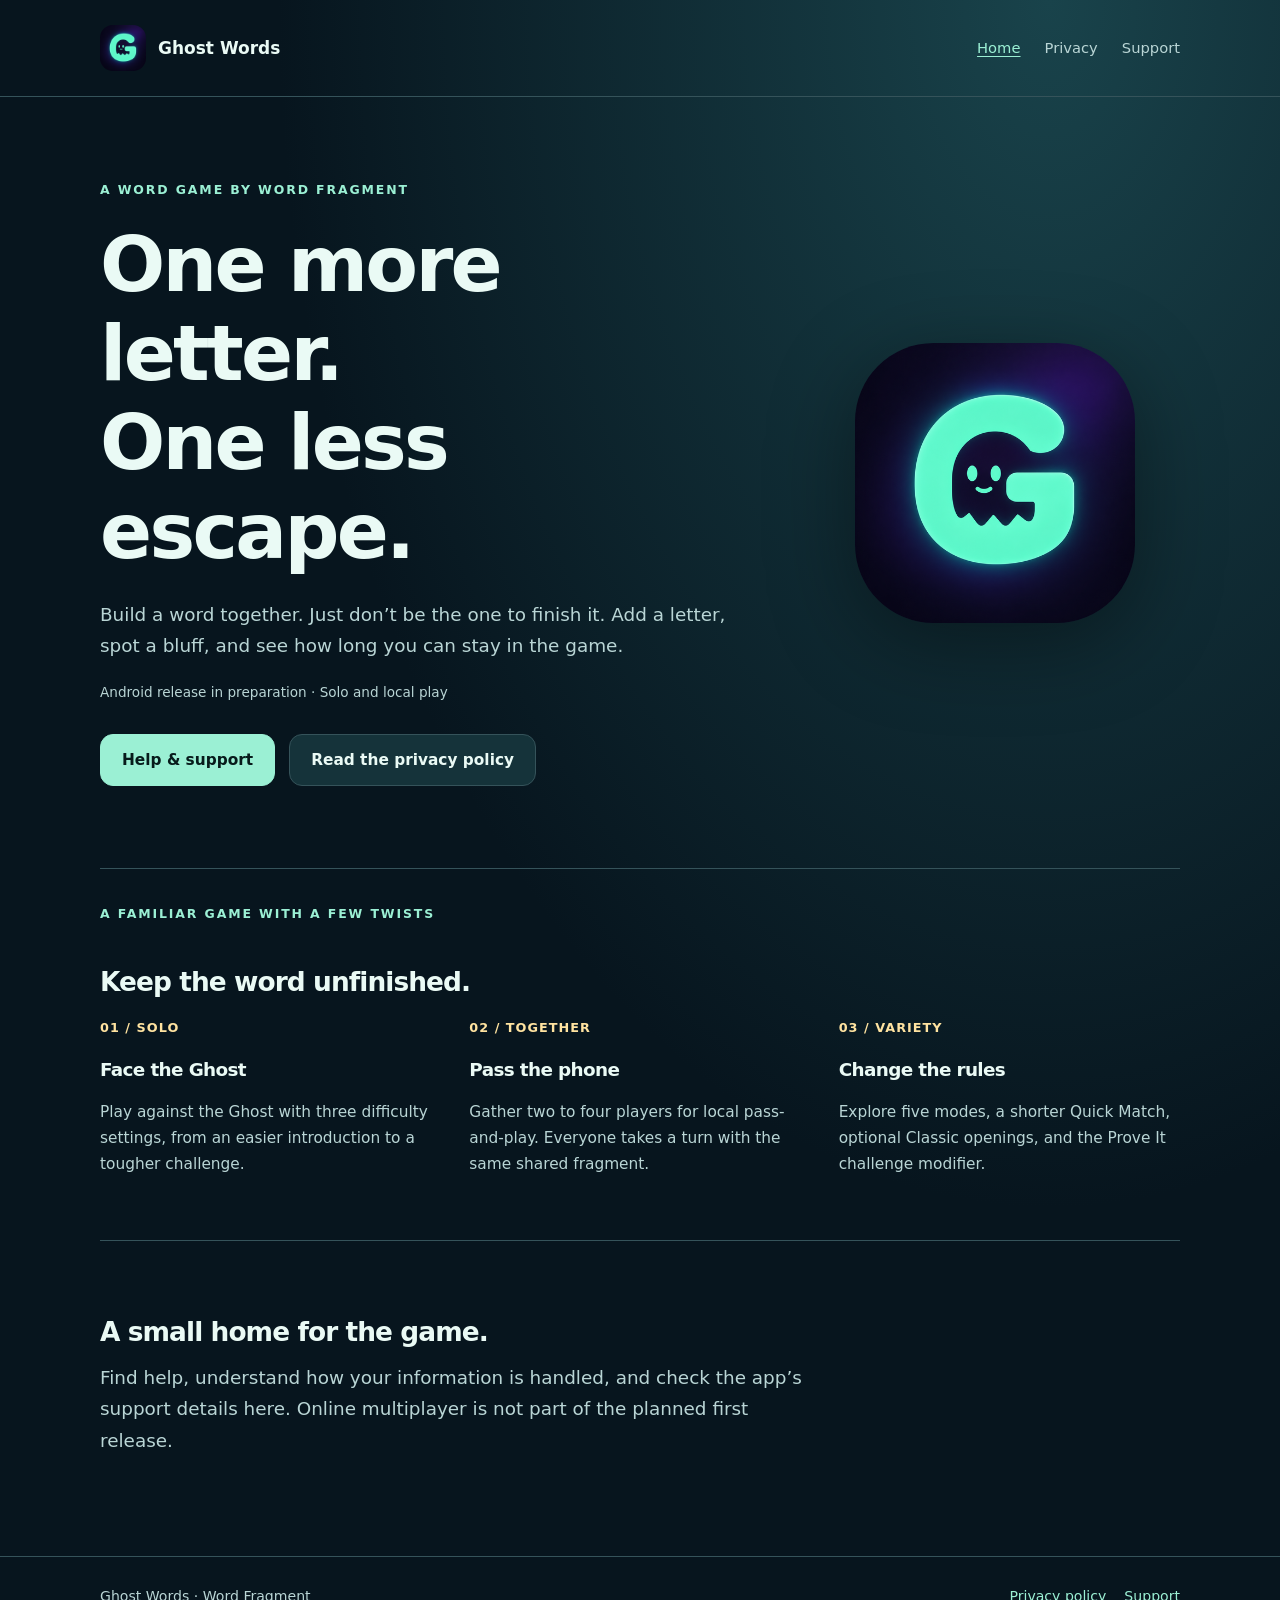
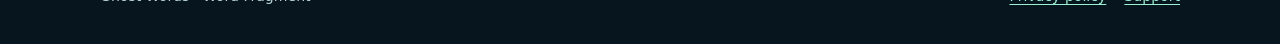
==== index.html @ 145e71e0 "Publish Ghost Words home, privacy draft, and support site" ====
<!doctype html>
<html lang="en"><head><meta charset="utf-8"><meta name="viewport" content="width=device-width, initial-scale=1">
<title>Wordplay with a little suspense · Ghost Words</title><meta name="description" content="Ghost Words by Word Fragment. Learn about the game, find support, and read the privacy policy.">
<meta name="theme-color" content="#07151e"><link rel="canonical" href="https://cphung3.github.io/ghost-words/">
<link rel="icon" href="./assets/favicon.png"><link rel="stylesheet" href="./assets/site.css">
<meta http-equiv="Content-Security-Policy" content="default-src 'self'; img-src 'self'; style-src 'self'; script-src 'none'; object-src 'none'; base-uri 'self'; form-action 'none'">
</head><body><a class="skip" href="#main">Skip to content</a>
<header><div class="wrap header-row"><a class="brand" href="./"><img src="./assets/ghost-words-icon.png" width="46" height="46" alt=""><span>Ghost Words</span></a><nav aria-label="Main navigation"><a href="./" aria-current="page">Home</a><a href="./privacy/">Privacy</a><a href="./support/">Support</a></nav></div></header>
<main id="main" class="wrap"><section class="hero"><div><div class="eyebrow">A word game by Word Fragment</div><h1>One more letter.<br>One less escape.</h1><p class="lead">Build a word together. Just don’t be the one to finish it. Add a letter, spot a bluff, and see how long you can stay in the game.</p><p class="version">Android release in preparation · Solo and local play</p><div class="actions"><a class="button primary" href="support/">Help &amp; support</a><a class="button" href="privacy/">Read the privacy policy</a></div></div><img class="hero-icon" src="assets/ghost-words-icon.png" width="280" height="280" alt="The mint Haunted G mascot for Ghost Words"></section>
<section class="section" aria-labelledby="play"><div class="eyebrow">A familiar game with a few twists</div><h2 id="play">Keep the word unfinished.</h2><div class="features"><div><span class="feature-number">01 / SOLO</span><h3>Face the Ghost</h3><p>Play against the Ghost with three difficulty settings, from an easier introduction to a tougher challenge.</p></div><div><span class="feature-number">02 / TOGETHER</span><h3>Pass the phone</h3><p>Gather two to four players for local pass-and-play. Everyone takes a turn with the same shared fragment.</p></div><div><span class="feature-number">03 / VARIETY</span><h3>Change the rules</h3><p>Explore five modes, a shorter Quick Match, optional Classic openings, and the Prove It challenge modifier.</p></div></div></section>
<section class="section"><h2>A small home for the game.</h2><p class="lead">Find help, understand how your information is handled, and check the app’s support details here. Online multiplayer is not part of the planned first release.</p></section></main>
<footer><div class="wrap footer-row"><span>Ghost Words · Word Fragment</span><span><a href="./privacy/">Privacy policy</a><a href="./support/">Support</a></span></div></footer>
</body></html>
---- assets/site.css ----
:root{color-scheme:dark;--bg:#07151e;--panel:#102932;--ink:#eafaf5;--muted:#b9d5d5;--mint:#9bf0d4;--gold:#ffe3a0;--line:#35535a}
*{box-sizing:border-box}html{scroll-behavior:smooth}body{margin:0;background:radial-gradient(ellipse at 82% 0%,#19434b 0,transparent 52%),var(--bg);color:var(--ink);font:17px/1.7 ui-sans-serif,system-ui,-apple-system,BlinkMacSystemFont,"Segoe UI",sans-serif;min-height:100vh}a{color:var(--mint);text-underline-offset:.22em}a:hover{text-decoration-thickness:2px}a:focus-visible{outline:3px solid var(--gold);outline-offset:5px;border-radius:3px}.wrap{width:min(100% - 40px,1080px);margin:auto}header{padding:25px 0;border-bottom:1px solid var(--line)}.header-row{display:flex;align-items:center;justify-content:space-between;gap:22px}.brand{display:flex;align-items:center;gap:12px;color:var(--ink);font-weight:750;text-decoration:none}.brand img{width:46px;height:46px;border-radius:13px}nav{display:flex;gap:24px;flex-wrap:wrap}nav a{color:var(--muted);font-size:.92rem;text-decoration:none}nav a[aria-current=page]{color:var(--mint);text-decoration:underline}.skip{position:fixed;top:-100px;left:20px;background:var(--ink);color:var(--bg);padding:10px 16px;z-index:10}.skip:focus{top:10px}main{padding:64px 0 80px}.eyebrow{color:var(--mint);font-size:.78rem;font-weight:750;letter-spacing:.15em;text-transform:uppercase}h1,h2,h3{line-height:1.16;letter-spacing:-.035em}h1{font-size:clamp(2.5rem,6vw,4.8rem);margin:20px 0 22px}h2{font-size:1.65rem;margin:42px 0 15px}h3{font-size:1.15rem}p{margin:0 0 20px}.lead{font-size:1.15rem;color:var(--muted);max-width:60ch}.hero{display:grid;grid-template-columns:1.4fr .8fr;align-items:center;gap:65px;padding:18px 0 40px}.hero-icon{width:min(100%,280px);height:auto;border-radius:28%;box-shadow:0 20px 85px #0006;justify-self:center}.actions{display:flex;gap:14px;flex-wrap:wrap;margin-top:30px}.button{display:inline-block;border:1px solid var(--line);border-radius:13px;padding:12px 21px;font-size:.96rem;font-weight:700;text-decoration:none;color:var(--ink);background:#15333a}.button.primary{color:#071b1b;background:var(--mint);border-color:var(--mint)}.section{border-top:1px solid var(--line);padding-top:34px;margin-top:42px}.features{display:grid;grid-template-columns:repeat(3,1fr);gap:28px}.features p{color:var(--muted);font-size:.96rem}.feature-number{color:var(--gold);font-size:.8rem;font-weight:800;letter-spacing:.08em}.article{max-width:760px}.article h1{font-size:clamp(2.3rem,5vw,3.5rem)}.article p,.article li{color:var(--muted)}.article strong{color:var(--ink)}.notice{padding:20px 23px;background:#203439;border:1px solid #6b664b;border-radius:15px;color:var(--gold);margin:25px 0 30px}.notice p:last-child{margin-bottom:0}.notice a{color:var(--gold)}blockquote{margin:24px 0;padding:0 0 0 20px;border-left:3px solid var(--gold);color:var(--muted)}.steps{padding-left:25px}.steps li{padding-left:6px;margin:13px 0}.meta{display:grid;grid-template-columns:160px 1fr;gap:6px 18px;font-size:.95rem;margin:24px 0}.meta dt{color:var(--muted)}.meta dd{margin:0;overflow-wrap:anywhere}.muted{color:var(--muted)}footer{border-top:1px solid var(--line);padding:28px 0 35px;font-size:.88rem;color:var(--muted)}.footer-row{display:flex;justify-content:space-between;gap:18px;flex-wrap:wrap}footer a{margin-left:18px}.version{font-size:.85rem;color:var(--muted)}@media(max-width:650px){.wrap{width:min(100% - 32px,1080px)}header{padding:18px 0}.header-row{align-items:flex-start;flex-direction:column;gap:16px}nav{gap:22px}main{padding-top:37px}.hero{grid-template-columns:1fr;gap:30px;padding-top:0}.hero-icon{width:148px;grid-row:1;justify-self:start;border-radius:30px}.features{grid-template-columns:1fr;gap:14px}.features h3{margin:9px 0}.article{max-width:100%}.meta{grid-template-columns:1fr;gap:3px}.meta dd{margin-bottom:12px}.footer-row{display:block}footer a{display:inline-block;margin:12px 18px 0 0}.notice{padding:17px 18px}h2{font-size:1.45rem}}@media(prefers-reduced-motion:reduce){html{scroll-behavior:auto}}@media print{body{background:white;color:black}.article p,.article li,.muted{color:#222}nav,.skip,.actions{display:none}header,footer{border-color:#aaa}a{color:#174c51}.notice{background:white;color:#222;border-color:#888}}
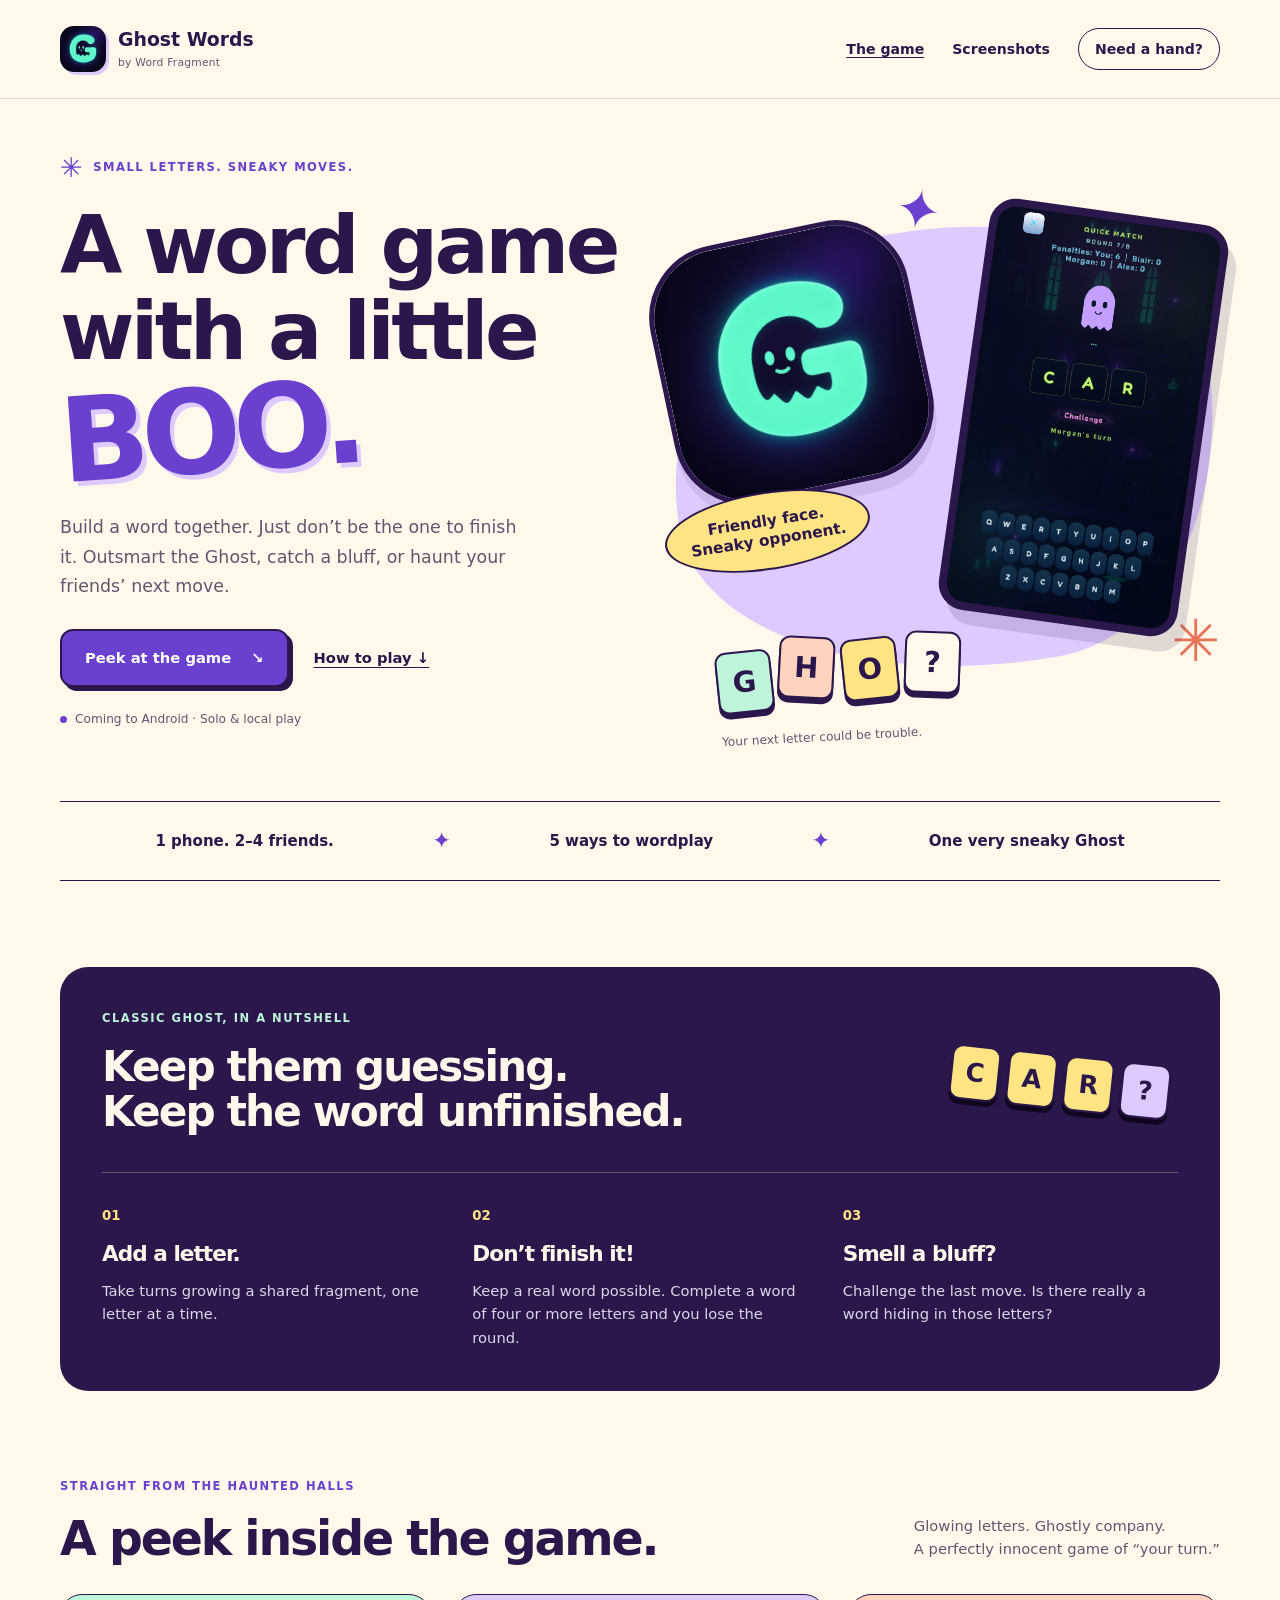
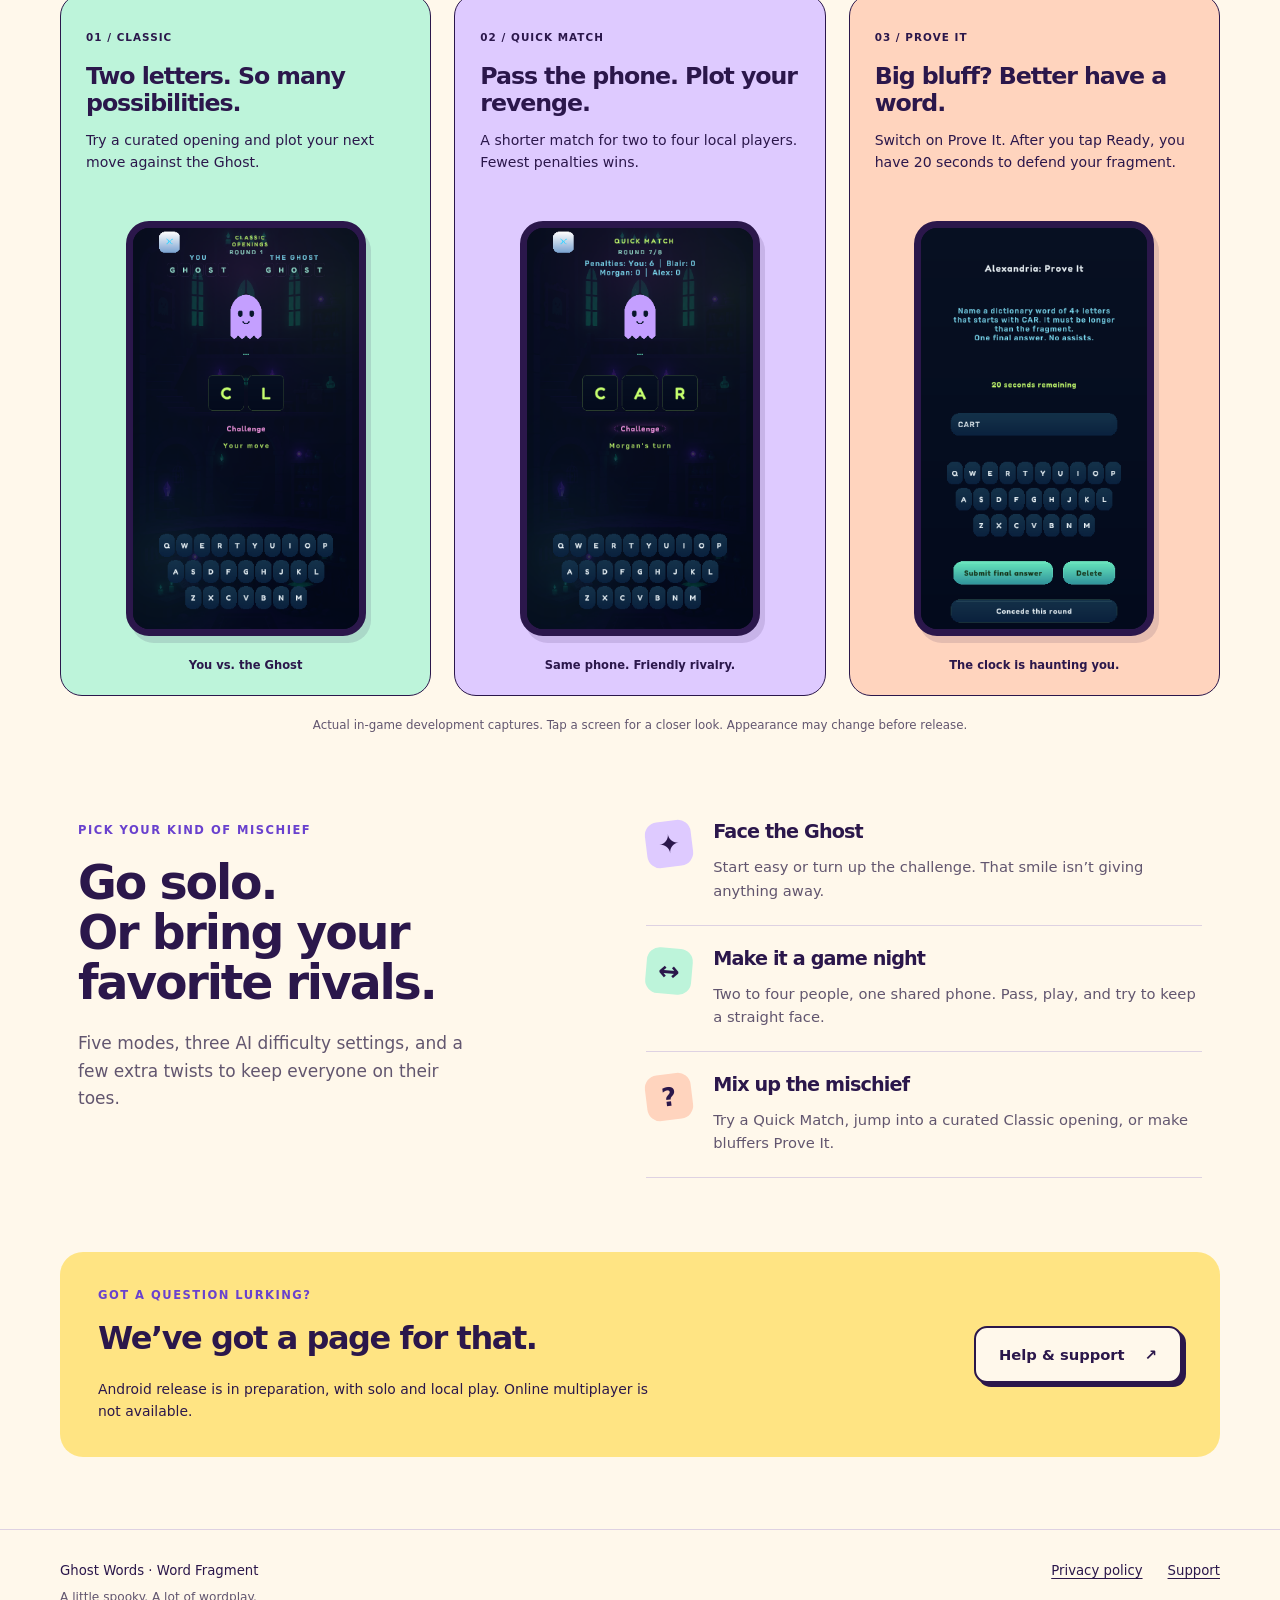
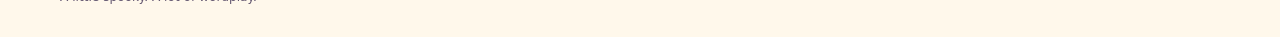
==== commit ccdbadfb: "Give Ghost Words a playful theme and gameplay gallery" ====
--- a/index.html
+++ b/index.html
@@ -1,13 +1,38 @@
 <!doctype html>
 <html lang="en"><head><meta charset="utf-8"><meta name="viewport" content="width=device-width, initial-scale=1">
-<title>Wordplay with a little suspense · Ghost Words</title><meta name="description" content="Ghost Words by Word Fragment. Learn about the game, find support, and read the privacy policy.">
-<meta name="theme-color" content="#07151e"><link rel="canonical" href="https://cphung3.github.io/ghost-words/">
+<title>A word game with a little BOO · Ghost Words</title><meta name="description" content="Small letters. Sneaky moves. Meet Ghost Words, the spooky word game for solo and local play. See real gameplay and learn how to play.">
+<meta name="theme-color" content="#fff8eb"><link rel="canonical" href="https://cphung3.github.io/ghost-words/">
 <link rel="icon" href="./assets/favicon.png"><link rel="stylesheet" href="./assets/site.css">
 <meta http-equiv="Content-Security-Policy" content="default-src 'self'; img-src 'self'; style-src 'self'; script-src 'none'; object-src 'none'; base-uri 'self'; form-action 'none'">
 </head><body><a class="skip" href="#main">Skip to content</a>
-<header><div class="wrap header-row"><a class="brand" href="./"><img src="./assets/ghost-words-icon.png" width="46" height="46" alt=""><span>Ghost Words</span></a><nav aria-label="Main navigation"><a href="./" aria-current="page">Home</a><a href="./privacy/">Privacy</a><a href="./support/">Support</a></nav></div></header>
-<main id="main" class="wrap"><section class="hero"><div><div class="eyebrow">A word game by Word Fragment</div><h1>One more letter.<br>One less escape.</h1><p class="lead">Build a word together. Just don’t be the one to finish it. Add a letter, spot a bluff, and see how long you can stay in the game.</p><p class="version">Android release in preparation · Solo and local play</p><div class="actions"><a class="button primary" href="support/">Help &amp; support</a><a class="button" href="privacy/">Read the privacy policy</a></div></div><img class="hero-icon" src="assets/ghost-words-icon.png" width="280" height="280" alt="The mint Haunted G mascot for Ghost Words"></section>
-<section class="section" aria-labelledby="play"><div class="eyebrow">A familiar game with a few twists</div><h2 id="play">Keep the word unfinished.</h2><div class="features"><div><span class="feature-number">01 / SOLO</span><h3>Face the Ghost</h3><p>Play against the Ghost with three difficulty settings, from an easier introduction to a tougher challenge.</p></div><div><span class="feature-number">02 / TOGETHER</span><h3>Pass the phone</h3><p>Gather two to four players for local pass-and-play. Everyone takes a turn with the same shared fragment.</p></div><div><span class="feature-number">03 / VARIETY</span><h3>Change the rules</h3><p>Explore five modes, a shorter Quick Match, optional Classic openings, and the Prove It challenge modifier.</p></div></div></section>
-<section class="section"><h2>A small home for the game.</h2><p class="lead">Find help, understand how your information is handled, and check the app’s support details here. Online multiplayer is not part of the planned first release.</p></section></main>
-<footer><div class="wrap footer-row"><span>Ghost Words · Word Fragment</span><span><a href="./privacy/">Privacy policy</a><a href="./support/">Support</a></span></div></footer>
+<header><div class="wrap header-row"><a class="brand" href="./"><img src="./assets/ghost-words-icon.png" width="46" height="46" alt=""><span>Ghost Words<span class="brand-byline">by Word Fragment</span></span></a><nav aria-label="Main navigation"><a href="./" aria-current="page">The game</a><a href="./#screenshots">Screenshots</a><a href="./support/">Need a hand?</a></nav></div></header>
+<main id="main" class="wrap"><section class="hero" aria-labelledby="hello">
+<div class="hero-copy"><p class="eyebrow"><span class="little-star" aria-hidden="true">✳</span> Small letters. Sneaky moves.</p>
+<h1 id="hello">A word game<br>with a little<br><span class="boo">BOO.</span></h1>
+<p class="lead">Build a word together. Just don’t be the one to finish it. Outsmart the Ghost, catch a bluff, or haunt your friends’ next move.</p>
+<div class="actions"><a class="button primary" href="#screenshots">Peek at the game <span aria-hidden="true">↘</span></a><a class="text-link" href="#how-to-play">How to play <span aria-hidden="true">↓</span></a></div>
+<p class="version"><span class="status-dot" aria-hidden="true"></span> Coming to Android · Solo &amp; local play</p></div>
+<div class="hero-art"><div class="orbit" aria-hidden="true"></div><span class="spark spark-one" aria-hidden="true">✦</span><span class="spark spark-two" aria-hidden="true">✳</span>
+<img class="hero-icon" src="assets/ghost-words-icon.png" width="512" height="512" alt="The smiling mint Haunted G mascot">
+<span class="sticker">Friendly face.<br>Sneaky opponent.</span>
+<a class="hero-phone" href="assets/screenshots/quick-match.png" aria-label="View full Quick Match gameplay screenshot"><img src="assets/screenshots/quick-match.png" width="320" height="568" fetchpriority="high" alt="Quick Match gameplay with the fragment CAR and four local players"></a>
+<div class="floating-tiles" aria-label="G, H, O, and a blank letter tile"><span>G</span><span>H</span><span>O</span><span>?</span></div>
+<span class="art-note">Your next letter could be trouble.</span></div></section>
+
+<div class="play-strip" aria-label="Game features"><span>1 phone. 2–4 friends.</span><span aria-hidden="true">✦</span><span>5 ways to wordplay</span><span aria-hidden="true">✦</span><span>One very sneaky Ghost</span></div>
+
+<section class="rules section" id="how-to-play" aria-labelledby="rules-title"><div class="rules-heading"><div><p class="eyebrow">Classic Ghost, in a nutshell</p><h2 id="rules-title">Keep them guessing.<br>Keep the word unfinished.</h2></div><div class="example-tiles" aria-label="Example fragment: C A R, followed by an unknown next letter"><span>C</span><span>A</span><span>R</span><span>?</span></div></div>
+<ol class="rule-steps"><li><span class="step-number">01</span><h3>Add a letter.</h3><p>Take turns growing a shared fragment, one letter at a time.</p></li><li><span class="step-number">02</span><h3>Don’t finish it!</h3><p>Keep a real word possible. Complete a word of four or more letters and you lose the round.</p></li><li><span class="step-number">03</span><h3>Smell a bluff?</h3><p>Challenge the last move. Is there really a word hiding in those letters?</p></li></ol></section>
+
+<section class="section screenshots" id="screenshots" aria-labelledby="screenshots-title"><div class="section-heading"><div><p class="eyebrow">Straight from the haunted halls</p><h2 id="screenshots-title">A peek inside the game.</h2></div><p>Glowing letters. Ghostly company.<br>A perfectly innocent game of “your turn.”</p></div>
+<div class="screenshot-grid">
+<figure class="shot shot-mint"><figcaption><span class="shot-label">01 / CLASSIC</span><h3>Two letters. So many possibilities.</h3><p>Try a curated opening and plot your next move against the Ghost.</p></figcaption><a class="screen-link" href="assets/screenshots/classic.png" aria-label="View full Classic gameplay screenshot"><img src="assets/screenshots/classic.png" width="320" height="568" loading="lazy" decoding="async" alt="Classic gameplay in the haunted hall, starting with CL and a Challenge button"></a><span class="shot-note">You vs. the Ghost</span></figure>
+<figure class="shot shot-lilac"><figcaption><span class="shot-label">02 / QUICK MATCH</span><h3>Pass the phone. Plot your revenge.</h3><p>A shorter match for two to four local players. Fewest penalties wins.</p></figcaption><a class="screen-link" href="assets/screenshots/quick-match.png" aria-label="View full local Quick Match screenshot"><img src="assets/screenshots/quick-match.png" width="320" height="568" loading="lazy" decoding="async" alt="Four-player local Quick Match showing CAR, player penalties, and Morgan’s turn"></a><span class="shot-note">Same phone. Friendly rivalry.</span></figure>
+<figure class="shot shot-peach"><figcaption><span class="shot-label">03 / PROVE IT</span><h3>Big bluff? Better have a word.</h3><p>Switch on Prove It. After you tap Ready, you have 20 seconds to defend your fragment.</p></figcaption><a class="screen-link" href="assets/screenshots/prove-it.png" aria-label="View full Prove It challenge screenshot"><img src="assets/screenshots/prove-it.png" width="320" height="568" loading="lazy" decoding="async" alt="Prove It defense with 20 seconds remaining, CART entered, and Submit final answer button"></a><span class="shot-note">The clock is haunting you.</span></figure>
+</div><p class="gallery-note">Actual in-game development captures. Tap a screen for a closer look. Appearance may change before release.</p></section>
+
+<section class="section ways" aria-labelledby="ways-title"><div><p class="eyebrow">Pick your kind of mischief</p><h2 id="ways-title">Go solo. <br>Or bring your <br>favorite rivals.</h2><p>Five modes, three AI difficulty settings, and a few extra twists to keep everyone on their toes.</p></div><div class="ways-list"><div><span aria-hidden="true">✦</span><div><h3>Face the Ghost</h3><p>Start easy or turn up the challenge. That smile isn’t giving anything away.</p></div></div><div><span aria-hidden="true">↔</span><div><h3>Make it a game night</h3><p>Two to four people, one shared phone. Pass, play, and try to keep a straight face.</p></div></div><div><span aria-hidden="true">?</span><div><h3>Mix up the mischief</h3><p>Try a Quick Match, jump into a curated Classic opening, or make bluffers Prove It.</p></div></div></div></section>
+
+<aside class="help-banner"><div><p class="eyebrow">Got a question lurking?</p><h2>We’ve got a page for that.</h2><p>Android release is in preparation, with solo and local play. Online multiplayer is not available.</p></div><a class="button" href="support/">Help &amp; support <span aria-hidden="true">↗</span></a></aside></main>
+<footer><div class="wrap footer-row"><span>Ghost Words · Word Fragment<span class="footer-note">A little spooky. A lot of wordplay.</span></span><span><a href="./privacy/">Privacy policy</a><a href="./support/">Support</a></span></div></footer>
 </body></html>
--- a/assets/site.css
+++ b/assets/site.css
@@ -1,2 +1,214 @@
-:root{color-scheme:dark;--bg:#07151e;--panel:#102932;--ink:#eafaf5;--muted:#b9d5d5;--mint:#9bf0d4;--gold:#ffe3a0;--line:#35535a}
-*{box-sizing:border-box}html{scroll-behavior:smooth}body{margin:0;background:radial-gradient(ellipse at 82% 0%,#19434b 0,transparent 52%),var(--bg);color:var(--ink);font:17px/1.7 ui-sans-serif,system-ui,-apple-system,BlinkMacSystemFont,"Segoe UI",sans-serif;min-height:100vh}a{color:var(--mint);text-underline-offset:.22em}a:hover{text-decoration-thickness:2px}a:focus-visible{outline:3px solid var(--gold);outline-offset:5px;border-radius:3px}.wrap{width:min(100% - 40px,1080px);margin:auto}header{padding:25px 0;border-bottom:1px solid var(--line)}.header-row{display:flex;align-items:center;justify-content:space-between;gap:22px}.brand{display:flex;align-items:center;gap:12px;color:var(--ink);font-weight:750;text-decoration:none}.brand img{width:46px;height:46px;border-radius:13px}nav{display:flex;gap:24px;flex-wrap:wrap}nav a{color:var(--muted);font-size:.92rem;text-decoration:none}nav a[aria-current=page]{color:var(--mint);text-decoration:underline}.skip{position:fixed;top:-100px;left:20px;background:var(--ink);color:var(--bg);padding:10px 16px;z-index:10}.skip:focus{top:10px}main{padding:64px 0 80px}.eyebrow{color:var(--mint);font-size:.78rem;font-weight:750;letter-spacing:.15em;text-transform:uppercase}h1,h2,h3{line-height:1.16;letter-spacing:-.035em}h1{font-size:clamp(2.5rem,6vw,4.8rem);margin:20px 0 22px}h2{font-size:1.65rem;margin:42px 0 15px}h3{font-size:1.15rem}p{margin:0 0 20px}.lead{font-size:1.15rem;color:var(--muted);max-width:60ch}.hero{display:grid;grid-template-columns:1.4fr .8fr;align-items:center;gap:65px;padding:18px 0 40px}.hero-icon{width:min(100%,280px);height:auto;border-radius:28%;box-shadow:0 20px 85px #0006;justify-self:center}.actions{display:flex;gap:14px;flex-wrap:wrap;margin-top:30px}.button{display:inline-block;border:1px solid var(--line);border-radius:13px;padding:12px 21px;font-size:.96rem;font-weight:700;text-decoration:none;color:var(--ink);background:#15333a}.button.primary{color:#071b1b;background:var(--mint);border-color:var(--mint)}.section{border-top:1px solid var(--line);padding-top:34px;margin-top:42px}.features{display:grid;grid-template-columns:repeat(3,1fr);gap:28px}.features p{color:var(--muted);font-size:.96rem}.feature-number{color:var(--gold);font-size:.8rem;font-weight:800;letter-spacing:.08em}.article{max-width:760px}.article h1{font-size:clamp(2.3rem,5vw,3.5rem)}.article p,.article li{color:var(--muted)}.article strong{color:var(--ink)}.notice{padding:20px 23px;background:#203439;border:1px solid #6b664b;border-radius:15px;color:var(--gold);margin:25px 0 30px}.notice p:last-child{margin-bottom:0}.notice a{color:var(--gold)}blockquote{margin:24px 0;padding:0 0 0 20px;border-left:3px solid var(--gold);color:var(--muted)}.steps{padding-left:25px}.steps li{padding-left:6px;margin:13px 0}.meta{display:grid;grid-template-columns:160px 1fr;gap:6px 18px;font-size:.95rem;margin:24px 0}.meta dt{color:var(--muted)}.meta dd{margin:0;overflow-wrap:anywhere}.muted{color:var(--muted)}footer{border-top:1px solid var(--line);padding:28px 0 35px;font-size:.88rem;color:var(--muted)}.footer-row{display:flex;justify-content:space-between;gap:18px;flex-wrap:wrap}footer a{margin-left:18px}.version{font-size:.85rem;color:var(--muted)}@media(max-width:650px){.wrap{width:min(100% - 32px,1080px)}header{padding:18px 0}.header-row{align-items:flex-start;flex-direction:column;gap:16px}nav{gap:22px}main{padding-top:37px}.hero{grid-template-columns:1fr;gap:30px;padding-top:0}.hero-icon{width:148px;grid-row:1;justify-self:start;border-radius:30px}.features{grid-template-columns:1fr;gap:14px}.features h3{margin:9px 0}.article{max-width:100%}.meta{grid-template-columns:1fr;gap:3px}.meta dd{margin-bottom:12px}.footer-row{display:block}footer a{display:inline-block;margin:12px 18px 0 0}.notice{padding:17px 18px}h2{font-size:1.45rem}}@media(prefers-reduced-motion:reduce){html{scroll-behavior:auto}}@media print{body{background:white;color:black}.article p,.article li,.muted{color:#222}nav,.skip,.actions{display:none}header,footer{border-color:#aaa}a{color:#174c51}.notice{background:white;color:#222;border-color:#888}}
+:root {
+  color-scheme: light;
+  --paper: #fff8eb;
+  --ink: #2b174b;
+  --muted: #62566f;
+  --purple: #6941ce;
+  --mint: #bdf4da;
+  --lilac: #decaff;
+  --peach: #ffd4be;
+  --yellow: #ffe483;
+  --line: #ded2e2;
+}
+* { box-sizing: border-box; }
+html { scroll-behavior: smooth; scroll-padding-top: 24px; }
+body { margin: 0; background: var(--paper); color: var(--ink); font: 17px/1.6 "Trebuchet MS", ui-sans-serif, system-ui, sans-serif; }
+a { color: var(--purple); text-underline-offset: .24em; }
+a:hover { text-decoration-thickness: 2px; }
+a:focus-visible { outline: 3px solid var(--purple); outline-offset: 6px; border-radius: 4px; }
+.wrap { width: min(100% - 64px, 1160px); margin-inline: auto; }
+header { padding: 26px 0; border-bottom: 1px solid var(--line); }
+.header-row, .brand, nav, .footer-row { display: flex; align-items: center; }
+.header-row, .footer-row { justify-content: space-between; gap: 24px; }
+.brand { gap: 12px; color: var(--ink); font-size: 1.18rem; font-weight: 800; line-height: 1.15; text-decoration: none; }
+.brand img { border-radius: 14px; box-shadow: 3px 3px 0 var(--lilac); }
+.brand-byline { display: block; margin-top: 6px; font-size: .67rem; color: var(--muted); font-weight: 400; letter-spacing: .02em; }
+nav { gap: 28px; flex-wrap: wrap; }
+nav a { color: var(--ink); font-size: .88rem; font-weight: 700; text-decoration: none; }
+nav a:hover, nav a[aria-current=page] { text-decoration: underline; }
+nav a:last-child { padding: 9px 16px; border: 1.5px solid var(--ink); border-radius: 100px; }
+.skip { position: fixed; top: -100px; left: 20px; background: var(--ink); color: white; padding: 10px 16px; z-index: 10; }
+.skip:focus { top: 10px; }
+main { padding: 55px 0 72px; }
+h1, h2, h3 { line-height: 1.06; letter-spacing: -.045em; }
+h1, h2 { font-weight: 900; }
+h1 { font-size: clamp(3.3rem, 6.3vw, 5.5rem); margin: 22px 0; }
+h2 { font-size: clamp(2rem, 3.7vw, 3.1rem); margin: 12px 0 22px; }
+h3 { font-size: 1.35rem; line-height: 1.15; margin: 14px 0 12px; }
+p { margin: 0 0 18px; }
+.eyebrow { font-size: .72rem; font-weight: 800; letter-spacing: .13em; text-transform: uppercase; color: var(--purple); }
+.hero { display: grid; grid-template-columns: 1fr 1fr; gap: 40px; align-items: center; padding-bottom: 54px; }
+.hero-copy { position: relative; z-index: 1; }
+.hero .eyebrow { display: flex; align-items: center; gap: 9px; }
+.little-star { font-size: 1.7rem; line-height: 1; color: var(--purple); }
+.boo { display: inline-block; font-size: 1.45em; line-height: 1; color: var(--purple); transform: rotate(-4deg); text-shadow: 4px 5px 0 var(--lilac); letter-spacing: -.065em; }
+.lead { font-size: 1.09rem; color: var(--muted); max-width: 43ch; line-height: 1.7; }
+.actions { display: flex; align-items: center; gap: 25px; flex-wrap: wrap; margin: 27px 0 23px; }
+.button { display: inline-flex; justify-content: center; align-items: center; gap: 20px; padding: 15px 23px; border: 2px solid var(--ink); border-radius: 13px; background: var(--paper); color: var(--ink); font-size: .92rem; font-weight: 800; text-decoration: none; box-shadow: 4px 4px 0 var(--ink); transition: transform .15s, box-shadow .15s; }
+.button:hover { transform: translate(2px, 2px); box-shadow: 2px 2px 0 var(--ink); }
+.button.primary { background: var(--purple); color: white; }
+.text-link { color: var(--ink); font-weight: 700; font-size: .92rem; }
+.version { display: flex; align-items: center; gap: 8px; font-size: .76rem; color: var(--muted); }
+.status-dot { width: 7px; height: 7px; border-radius: 50%; background: var(--purple); }
+.hero-art { height: 535px; position: relative; min-width: 0; }
+.orbit { position: absolute; inset: 45px 0 45px 10px; background: var(--lilac); border-radius: 47% 53% 36% 64% / 57% 38% 62% 43%; transform: rotate(-10deg); }
+.hero-icon { position: absolute; width: 47%; height: auto; top: 48px; left: 0; border-radius: 28%; border: 5px solid var(--ink); transform: rotate(-12deg); box-shadow: 0 13px 0 #2b174b15; }
+.hero-phone { position: absolute; width: 43%; top: 27px; right: 16px; transform: rotate(8deg); border: 8px solid var(--ink); border-radius: 27px; background: #080f21; box-shadow: 10px 14px 0 #2b174b24; overflow: hidden; transition: transform .2s; }
+.hero-phone:hover { transform: rotate(4deg); }
+.hero-phone img { display: block; width: 100%; height: auto; }
+.sticker { position: absolute; top: 309px; left: 4px; padding: 18px 23px; border: 2px solid var(--ink); border-radius: 50%; background: var(--yellow); font-weight: 800; font-size: .96rem; line-height: 1.25; text-align: center; transform: rotate(-9deg); }
+.spark { position: absolute; color: var(--purple); line-height: 1; }
+.spark-one { top: 0; left: 42%; font-size: 55px; transform: rotate(12deg); }
+.spark-two { bottom: 48px; right: 0; color: #e87357; font-size: 58px; }
+.floating-tiles { position: absolute; display: flex; gap: 7px; bottom: 15px; left: 10%; transform: rotate(-6deg); }
+.floating-tiles span, .example-tiles span { display: grid; place-items: center; border: 2px solid var(--ink); border-radius: 11px; background: var(--mint); color: var(--ink); width: 56px; height: 62px; font-size: 1.8rem; font-weight: 900; box-shadow: 0 5px 0 var(--ink); }
+.floating-tiles span:nth-child(2) { background: var(--peach); transform: translateY(-8px) rotate(9deg); }
+.floating-tiles span:nth-child(3) { background: var(--yellow); }
+.floating-tiles span:last-child { background: var(--paper); transform: rotate(8deg); }
+.art-note { position: absolute; bottom: -29px; left: 11%; color: var(--muted); font-size: .76rem; transform: rotate(-3deg); }
+.play-strip { display: flex; align-items: center; justify-content: space-evenly; flex-wrap: wrap; gap: 15px; border-block: 1.5px solid var(--ink); padding: 21px 12px; font-weight: 800; font-size: .94rem; }
+.play-strip > span:nth-child(even) { color: var(--purple); font-size: 1.4rem; }
+.section { margin-top: 86px; scroll-margin-top: 28px; }
+.rules { border-radius: 28px; background: var(--ink); color: var(--paper); padding: 42px; }
+.rules a:focus-visible { outline-color: var(--yellow); }
+.rules .eyebrow { color: var(--mint); }
+.rules-heading { display: flex; align-items: center; justify-content: space-between; gap: 25px; }
+.rules h2 { font-size: clamp(1.9rem, 3.3vw, 2.7rem); }
+.example-tiles { display: flex; gap: 8px; transform: rotate(6deg); padding-right: 8px; }
+.example-tiles span { width: 49px; height: 55px; font-size: 1.6rem; background: var(--yellow); box-shadow: 0 5px 0 #100620; }
+.example-tiles span:last-child { background: var(--lilac); }
+.rule-steps { display: grid; grid-template-columns: repeat(3, 1fr); list-style: none; padding: 28px 0 0; margin: 15px 0 0; border-top: 1px solid #655379; gap: 35px; }
+.step-number { color: var(--yellow); font-size: .83rem; font-weight: 800; }
+.rule-steps p { color: #dfd4ec; font-size: .92rem; margin-bottom: 0; }
+.section-heading { display: flex; justify-content: space-between; align-items: end; gap: 30px; margin-bottom: 30px; }
+.section-heading h2 { margin-bottom: 0; }
+.section-heading > p { color: var(--muted); font-size: .92rem; margin-bottom: 3px; }
+.screenshot-grid { display: grid; grid-template-columns: repeat(3, minmax(0, 1fr)); gap: 23px; }
+.shot { margin: 0; padding: 27px 25px 21px; border: 1.5px solid var(--ink); border-radius: 22px; }
+.shot-mint { background: var(--mint); }
+.shot-lilac { background: var(--lilac); }
+.shot-peach { background: var(--peach); }
+.shot-label { font-size: .65rem; font-weight: 900; letter-spacing: .1em; }
+.shot h3 { font-size: 1.48rem; min-height: 3.4rem; }
+.shot p { font-size: .88rem; line-height: 1.55; min-height: 4.2rem; }
+.screen-link { display: block; width: min(100%, 240px); margin: 24px auto 20px; border: 7px solid var(--ink); border-radius: 23px; overflow: hidden; background: #080f21; box-shadow: 5px 7px 0 #2b174b20; transition: transform .2s; }
+.screen-link:hover { transform: translateY(-5px); }
+.screen-link img { display: block; width: 100%; height: auto; }
+.shot-note { display: block; text-align: center; font-size: .72rem; font-weight: 800; }
+.gallery-note { margin-top: 20px; font-size: .74rem; color: var(--muted); text-align: center; }
+.ways { display: grid; grid-template-columns: 1fr 1.15fr; gap: 85px; padding: 0 18px; }
+.ways > div > p:last-child { color: var(--muted); max-width: 36ch; }
+.ways-list > div { display: flex; align-items: flex-start; gap: 21px; padding: 22px 0; border-bottom: 1px solid var(--line); }
+.ways-list > div:first-child { padding-top: 0; }
+.ways-list > div > span { display: grid; place-items: center; flex-shrink: 0; width: 46px; height: 46px; font-weight: 800; font-size: 1.6rem; border-radius: 13px; background: var(--lilac); transform: rotate(-7deg); }
+.ways-list > div:nth-child(2) > span { background: var(--mint); transform: rotate(5deg); }
+.ways-list > div:nth-child(3) > span { background: var(--peach); }
+.ways-list h3 { margin-top: 0; font-size: 1.2rem; }
+.ways-list p { color: var(--muted); font-size: .92rem; margin-bottom: 0; }
+.help-banner { display: flex; align-items: center; justify-content: space-between; gap: 36px; background: var(--yellow); border-radius: 23px; padding: 34px 38px; margin-top: 74px; }
+.help-banner h2 { font-size: 2rem; }
+.help-banner p:last-child { font-size: .87rem; max-width: 64ch; margin-bottom: 0; }
+.help-banner .button { flex-shrink: 0; }
+.article { max-width: 780px; margin-inline: auto; padding-bottom: 20px; overflow-wrap: anywhere; }
+.article h1 { font-size: clamp(2.7rem, 5vw, 4rem); margin: 20px 0 28px; }
+.article h2 { font-size: 1.65rem; line-height: 1.2; margin: 40px 0 16px; }
+.article p, .article li { color: var(--muted); }
+.article strong { color: var(--ink); }
+.article .lead { max-width: 100%; }
+.notice { padding: 22px 25px; background: var(--yellow); border: 1.5px solid var(--ink); border-radius: 17px; margin: 27px 0 34px; }
+.notice p { color: var(--ink); margin: 9px 0 0; }
+blockquote { margin: 24px 0; padding: 4px 0 4px 22px; border-left: 4px solid var(--purple); }
+blockquote p:last-child { margin-bottom: 0; }
+.steps { padding-left: 24px; }
+.steps li { padding-left: 5px; margin: 14px 0; }
+footer { border-top: 1px solid var(--line); padding: 30px 0; font-size: .83rem; }
+.footer-row { align-items: flex-start; }
+.footer-note { display: block; margin-top: 7px; font-size: .76rem; color: var(--muted); }
+footer a { color: var(--ink); margin-left: 25px; }
+@media (max-width: 1000px) {
+  .hero { gap: 16px; }
+  .hero-art { height: 490px; }
+  .hero-phone { top: 60px; width: 46%; }
+  .hero-icon { top: 70px; }
+  .sticker { top: 280px; font-size: .83rem; padding: 14px; }
+  .floating-tiles { bottom: 22px; left: 4%; }
+  .spark-two { bottom: 4px; }
+  .shot { padding: 23px 18px 20px; }
+  .shot h3 { min-height: 5.1rem; }
+  .shot p { min-height: 6.8rem; }
+  .ways { gap: 40px; }
+}
+@media (max-width: 760px) {
+  .wrap { width: min(100% - 40px, 600px); }
+  header { padding: 19px 0; }
+  .header-row { flex-wrap: wrap; gap: 23px; }
+  nav { width: 100%; justify-content: space-between; gap: 14px; }
+  nav a { font-size: .8rem; }
+  nav a:last-child { padding: 7px 12px; }
+  main { padding-top: 35px; }
+  .hero { grid-template-columns: 1fr; gap: 0; padding-bottom: 49px; }
+  h1 { font-size: clamp(3.3rem, 10vw, 4.5rem); }
+  .hero .lead { max-width: 45ch; }
+  .hero-art { width: min(100%, 440px); height: 465px; justify-self: center; margin-top: 10px; }
+  .hero-phone { width: 43%; top: 32px; right: 27px; }
+  .hero-icon { width: 45%; top: 60px; left: 8px; }
+  .orbit { inset: 45px 10px 30px 0; }
+  .sticker { top: 272px; left: 5px; }
+  .floating-tiles { bottom: 10px; left: 10%; }
+  .art-note { bottom: -22px; left: 13%; }
+  .spark-one { left: 44%; }
+  .spark-two { right: 8px; bottom: 12px; }
+  .play-strip { padding: 18px 10px; gap: 8px 16px; font-size: .78rem; }
+  .play-strip > span:nth-child(even) { font-size: 1rem; }
+  .section { margin-top: 58px; }
+  .rules { padding: 28px; }
+  .rules-heading { flex-direction: column; align-items: flex-start; gap: 8px; }
+  .example-tiles { margin: 5px 0 20px; transform: rotate(-4deg); }
+  .rule-steps { grid-template-columns: 1fr; gap: 26px; padding-top: 25px; }
+  .rule-steps h3 { margin-top: 7px; }
+  .section-heading { display: block; }
+  .section-heading > p { margin-top: 18px; }
+  .screenshot-grid { grid-template-columns: 1fr; gap: 24px; }
+  .shot { padding: 27px; }
+  .shot h3, .shot p { min-height: 0; }
+  .shot h3 { font-size: 1.6rem; }
+  .screen-link { width: min(85%, 260px); }
+  .ways { grid-template-columns: 1fr; gap: 22px; padding: 0; }
+  .ways h2 br { display: none; }
+  .ways h2 { max-width: 15ch; }
+  .help-banner { flex-direction: column; align-items: flex-start; padding: 27px; gap: 23px; margin-top: 48px; }
+  .footer-row { flex-wrap: wrap; }
+  footer a { margin: 0 23px 0 0; }
+  .article h2 { font-size: 1.5rem; }
+}
+@media (max-width: 380px) {
+  .wrap { width: calc(100% - 32px); }
+  .actions { gap: 22px; }
+  .hero-art { height: 395px; }
+  .hero-phone { right: 13px; border-width: 6px; border-radius: 21px; }
+  .hero-icon { left: 0; top: 49px; border-width: 4px; }
+  .sticker { top: 220px; font-size: .73rem; }
+  .floating-tiles { left: 7%; }
+  .floating-tiles span { width: 43px; height: 49px; font-size: 1.4rem; }
+  .spark { font-size: 40px; }
+  .spark-two { bottom: 52px; right: -3px; }
+  .art-note { font-size: .66rem; }
+  .play-strip > span:nth-child(even) { display: none; }
+  .rules, .shot { padding: 23px; }
+  .gallery-note { font-size: .7rem; }
+}
+@media (prefers-reduced-motion: reduce) {
+  html { scroll-behavior: auto; }
+  *, *::before, *::after { transition: none !important; }
+}
+@media print {
+  body { background: white; color: black; }
+  nav, .skip, .actions, .hero-art { display: none; }
+  .article p, .article li, .lead { color: #222; }
+  a { color: #342052; }
+  .notice { background: white; border-color: #444; }
+  .hero { display: block; }
+  .rules { background: white; color: black; border: 1px solid; }
+  .rule-steps p { color: #222; }
+  .shot, .rules { break-inside: avoid; }
+}
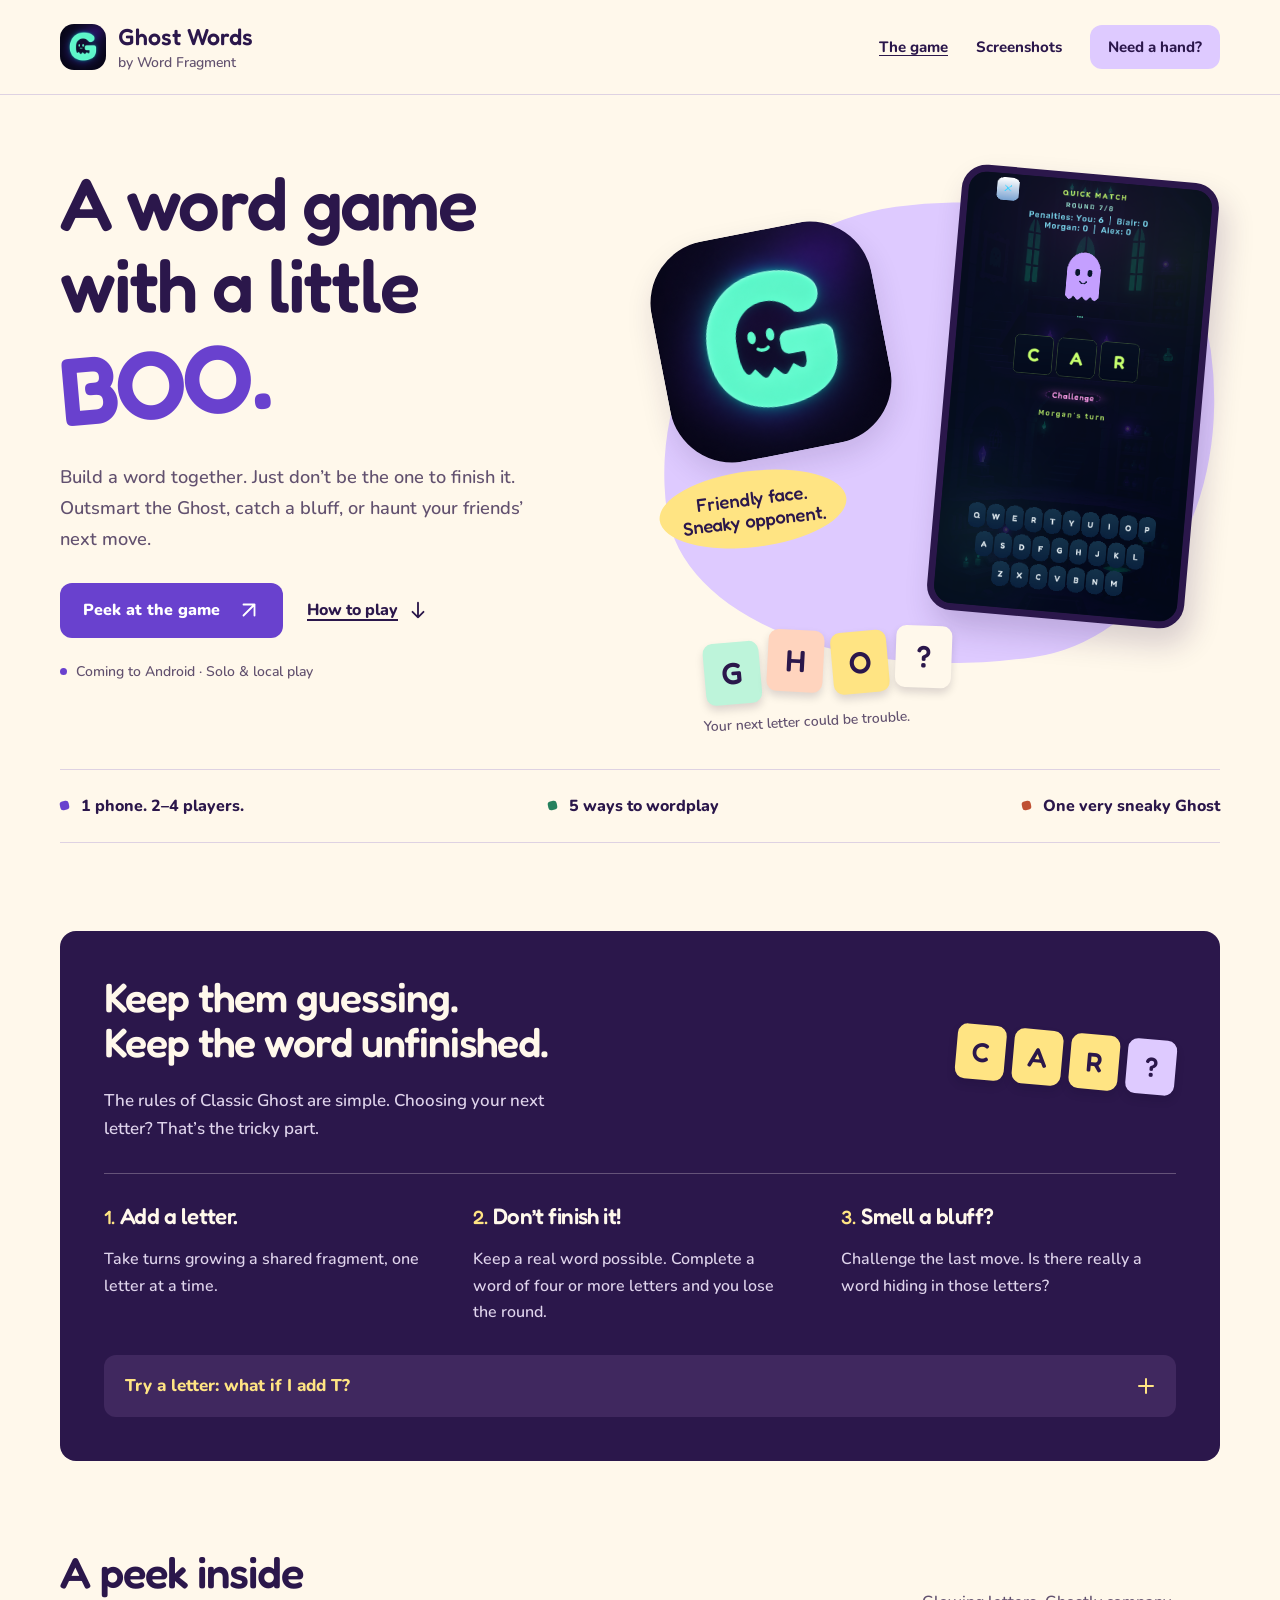
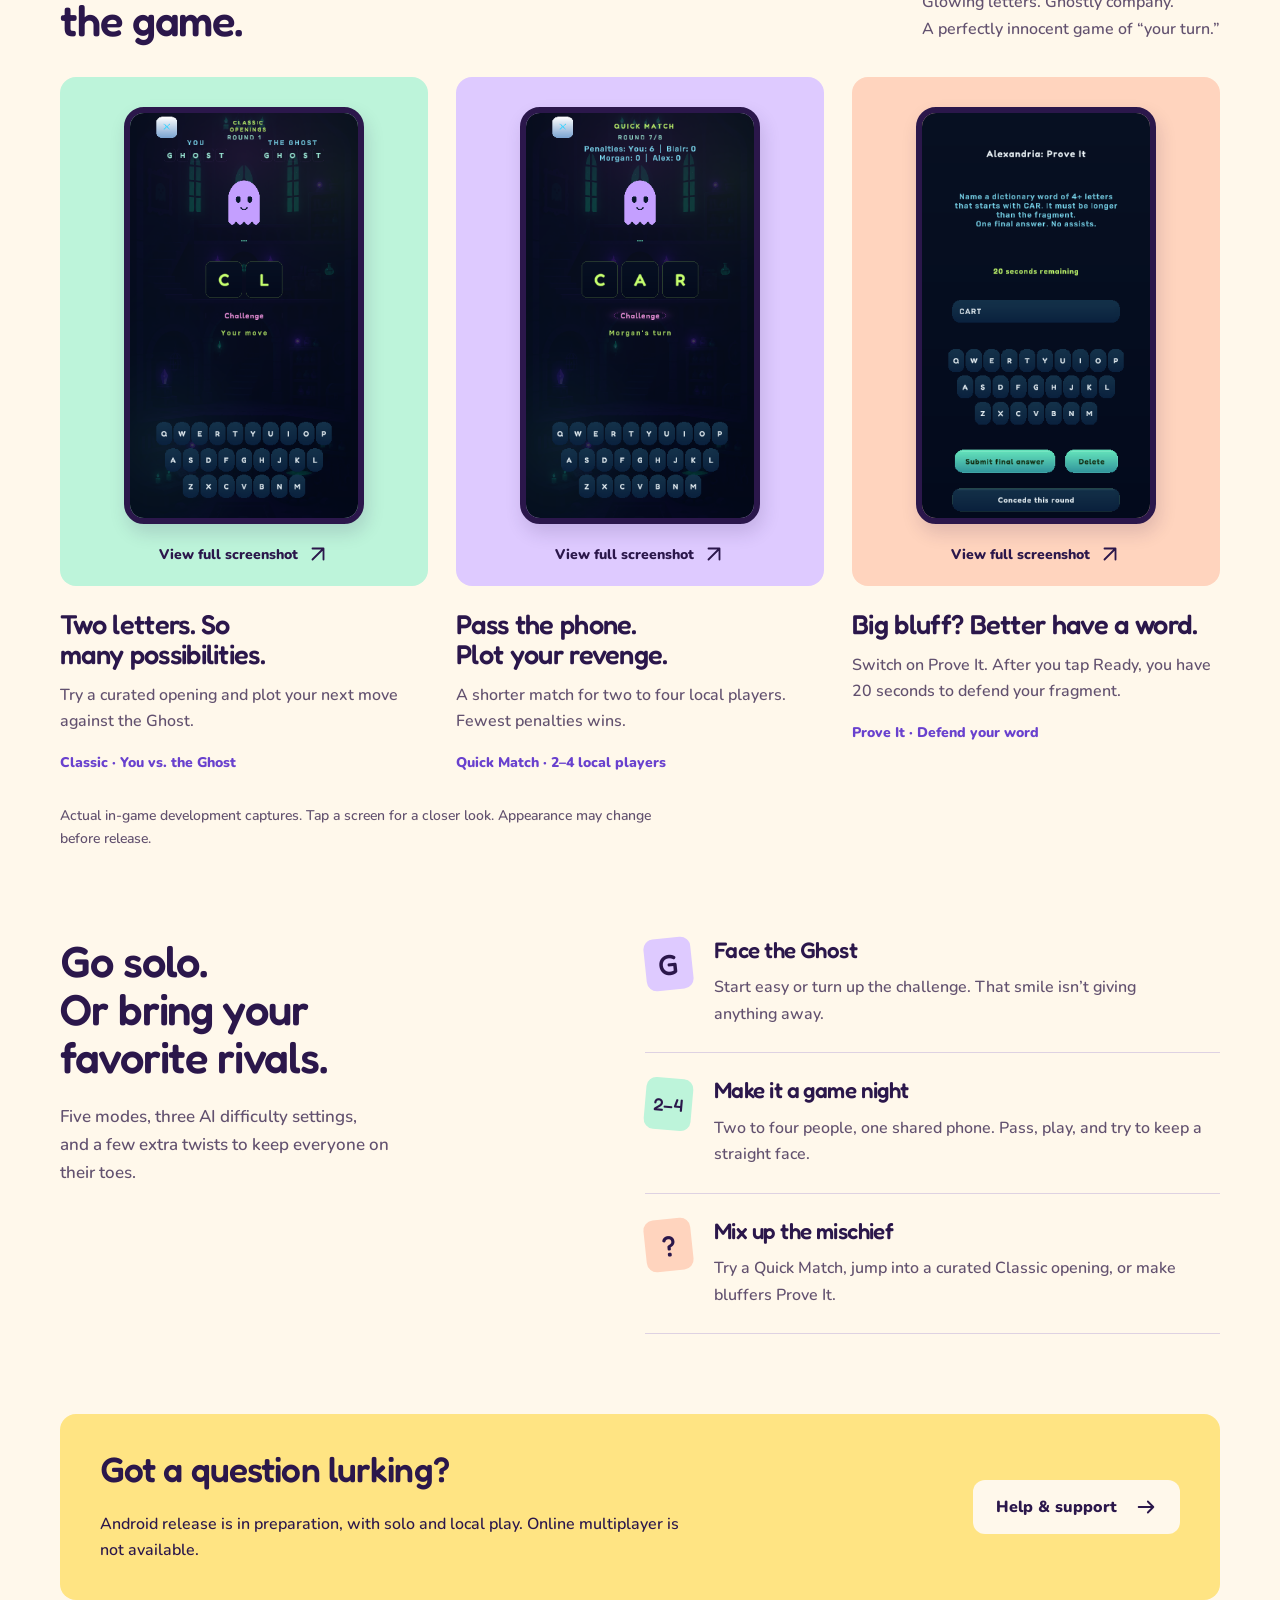
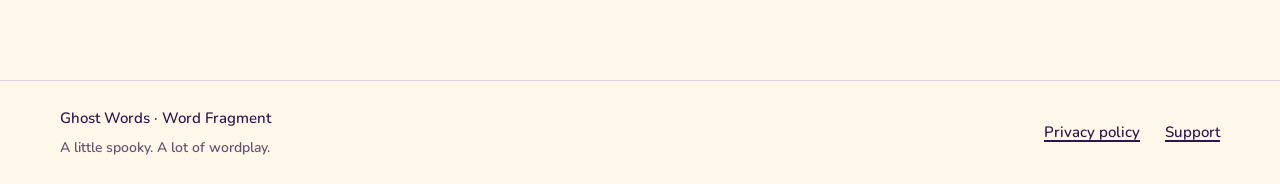
==== commit 003248d1: "Polish Ghost Words with Impeccable design guidance" ====
--- a/index.html
+++ b/index.html
@@ -2,37 +2,40 @@
 <html lang="en"><head><meta charset="utf-8"><meta name="viewport" content="width=device-width, initial-scale=1">
 <title>A word game with a little BOO · Ghost Words</title><meta name="description" content="Small letters. Sneaky moves. Meet Ghost Words, the spooky word game for solo and local play. See real gameplay and learn how to play.">
 <meta name="theme-color" content="#fff8eb"><link rel="canonical" href="https://cphung3.github.io/ghost-words/">
+<meta property="og:type" content="website"><meta property="og:title" content="A word game with a little BOO · Ghost Words"><meta property="og:description" content="Small letters. Sneaky moves. Meet Ghost Words, the spooky word game for solo and local play. See real gameplay and learn how to play."><meta property="og:url" content="https://cphung3.github.io/ghost-words/"><meta property="og:image" content="https://cphung3.github.io/ghost-words/assets/ghost-words-icon.png"><meta property="og:image:alt" content="The mint Haunted G mascot for Ghost Words">
+<link rel="preload" href="./assets/fonts/Fredoka.ttf" as="font" type="font/ttf" crossorigin><link rel="preload" href="./assets/fonts/Nunito.ttf" as="font" type="font/ttf" crossorigin>
 <link rel="icon" href="./assets/favicon.png"><link rel="stylesheet" href="./assets/site.css">
 <meta http-equiv="Content-Security-Policy" content="default-src 'self'; img-src 'self'; style-src 'self'; script-src 'none'; object-src 'none'; base-uri 'self'; form-action 'none'">
 </head><body><a class="skip" href="#main">Skip to content</a>
 <header><div class="wrap header-row"><a class="brand" href="./"><img src="./assets/ghost-words-icon.png" width="46" height="46" alt=""><span>Ghost Words<span class="brand-byline">by Word Fragment</span></span></a><nav aria-label="Main navigation"><a href="./" aria-current="page">The game</a><a href="./#screenshots">Screenshots</a><a href="./support/">Need a hand?</a></nav></div></header>
 <main id="main" class="wrap"><section class="hero" aria-labelledby="hello">
-<div class="hero-copy"><p class="eyebrow"><span class="little-star" aria-hidden="true">✳</span> Small letters. Sneaky moves.</p>
+<div class="hero-copy">
 <h1 id="hello">A word game<br>with a little<br><span class="boo">BOO.</span></h1>
 <p class="lead">Build a word together. Just don’t be the one to finish it. Outsmart the Ghost, catch a bluff, or haunt your friends’ next move.</p>
-<div class="actions"><a class="button primary" href="#screenshots">Peek at the game <span aria-hidden="true">↘</span></a><a class="text-link" href="#how-to-play">How to play <span aria-hidden="true">↓</span></a></div>
+<div class="actions"><a class="button primary" href="#screenshots">Peek at the game <svg class="icon" viewBox="0 0 24 24" aria-hidden="true" focusable="false"><path d="M6 6h12v12M6 18 18 6"/></svg></a><a class="text-link" href="#how-to-play">How to play <svg class="icon" viewBox="0 0 24 24" aria-hidden="true" focusable="false"><path d="M12 4v16m-6-6 6 6 6-6"/></svg></a></div>
 <p class="version"><span class="status-dot" aria-hidden="true"></span> Coming to Android · Solo &amp; local play</p></div>
-<div class="hero-art"><div class="orbit" aria-hidden="true"></div><span class="spark spark-one" aria-hidden="true">✦</span><span class="spark spark-two" aria-hidden="true">✳</span>
+<div class="hero-art"><div class="orbit" aria-hidden="true"></div>
 <img class="hero-icon" src="assets/ghost-words-icon.png" width="512" height="512" alt="The smiling mint Haunted G mascot">
 <span class="sticker">Friendly face.<br>Sneaky opponent.</span>
 <a class="hero-phone" href="assets/screenshots/quick-match.png" aria-label="View full Quick Match gameplay screenshot"><img src="assets/screenshots/quick-match.png" width="320" height="568" fetchpriority="high" alt="Quick Match gameplay with the fragment CAR and four local players"></a>
 <div class="floating-tiles" aria-label="G, H, O, and a blank letter tile"><span>G</span><span>H</span><span>O</span><span>?</span></div>
 <span class="art-note">Your next letter could be trouble.</span></div></section>
 
-<div class="play-strip" aria-label="Game features"><span>1 phone. 2–4 friends.</span><span aria-hidden="true">✦</span><span>5 ways to wordplay</span><span aria-hidden="true">✦</span><span>One very sneaky Ghost</span></div>
+<div class="play-strip" aria-label="Game features"><span>1 phone. 2–4 players.</span><span>5 ways to wordplay</span><span>One very sneaky Ghost</span></div>
 
-<section class="rules section" id="how-to-play" aria-labelledby="rules-title"><div class="rules-heading"><div><p class="eyebrow">Classic Ghost, in a nutshell</p><h2 id="rules-title">Keep them guessing.<br>Keep the word unfinished.</h2></div><div class="example-tiles" aria-label="Example fragment: C A R, followed by an unknown next letter"><span>C</span><span>A</span><span>R</span><span>?</span></div></div>
-<ol class="rule-steps"><li><span class="step-number">01</span><h3>Add a letter.</h3><p>Take turns growing a shared fragment, one letter at a time.</p></li><li><span class="step-number">02</span><h3>Don’t finish it!</h3><p>Keep a real word possible. Complete a word of four or more letters and you lose the round.</p></li><li><span class="step-number">03</span><h3>Smell a bluff?</h3><p>Challenge the last move. Is there really a word hiding in those letters?</p></li></ol></section>
+<section class="rules section" id="how-to-play" aria-labelledby="rules-title"><div class="rules-heading"><div><h2 id="rules-title">Keep them guessing.<br>Keep the word unfinished.</h2><p class="rules-intro">The rules of Classic Ghost are simple. Choosing your next letter? That’s the tricky part.</p></div><div class="example-tiles" aria-label="Example fragment: C A R, followed by an unknown next letter"><span>C</span><span>A</span><span>R</span><span>?</span></div></div>
+<ol class="rule-steps"><li><h3>Add a letter.</h3><p>Take turns growing a shared fragment, one letter at a time.</p></li><li><h3>Don’t finish it!</h3><p>Keep a real word possible. Complete a word of four or more letters and you lose the round.</p></li><li><h3>Smell a bluff?</h3><p>Challenge the last move. Is there really a word hiding in those letters?</p></li></ol>
+<details class="word-trap"><summary>Try a letter: what if I add T? <span class="reveal-icon" aria-hidden="true"></span></summary><div class="trap-answer"><div class="answer-tiles" aria-label="C A R T"><span>C</span><span>A</span><span>R</span><span class="answer-letter">T</span></div><div><h3>CART. You finished a word!</h3><p>In Classic, that four-letter word costs you the round. The trick is to leave the next player a word to finish.</p></div></div></details></section>
 
-<section class="section screenshots" id="screenshots" aria-labelledby="screenshots-title"><div class="section-heading"><div><p class="eyebrow">Straight from the haunted halls</p><h2 id="screenshots-title">A peek inside the game.</h2></div><p>Glowing letters. Ghostly company.<br>A perfectly innocent game of “your turn.”</p></div>
+<section class="section screenshots" id="screenshots" aria-labelledby="screenshots-title"><div class="section-heading"><h2 id="screenshots-title">A peek inside the game.</h2><p>Glowing letters. Ghostly company.<br>A perfectly innocent game of “your turn.”</p></div>
 <div class="screenshot-grid">
-<figure class="shot shot-mint"><figcaption><span class="shot-label">01 / CLASSIC</span><h3>Two letters. So many possibilities.</h3><p>Try a curated opening and plot your next move against the Ghost.</p></figcaption><a class="screen-link" href="assets/screenshots/classic.png" aria-label="View full Classic gameplay screenshot"><img src="assets/screenshots/classic.png" width="320" height="568" loading="lazy" decoding="async" alt="Classic gameplay in the haunted hall, starting with CL and a Challenge button"></a><span class="shot-note">You vs. the Ghost</span></figure>
-<figure class="shot shot-lilac"><figcaption><span class="shot-label">02 / QUICK MATCH</span><h3>Pass the phone. Plot your revenge.</h3><p>A shorter match for two to four local players. Fewest penalties wins.</p></figcaption><a class="screen-link" href="assets/screenshots/quick-match.png" aria-label="View full local Quick Match screenshot"><img src="assets/screenshots/quick-match.png" width="320" height="568" loading="lazy" decoding="async" alt="Four-player local Quick Match showing CAR, player penalties, and Morgan’s turn"></a><span class="shot-note">Same phone. Friendly rivalry.</span></figure>
-<figure class="shot shot-peach"><figcaption><span class="shot-label">03 / PROVE IT</span><h3>Big bluff? Better have a word.</h3><p>Switch on Prove It. After you tap Ready, you have 20 seconds to defend your fragment.</p></figcaption><a class="screen-link" href="assets/screenshots/prove-it.png" aria-label="View full Prove It challenge screenshot"><img src="assets/screenshots/prove-it.png" width="320" height="568" loading="lazy" decoding="async" alt="Prove It defense with 20 seconds remaining, CART entered, and Submit final answer button"></a><span class="shot-note">The clock is haunting you.</span></figure>
+<figure class="shot"><a class="shot-stage shot-mint" href="assets/screenshots/classic.png" aria-label="View full Classic gameplay screenshot"><img src="assets/screenshots/classic.png" width="320" height="568" loading="lazy" decoding="async" alt="Classic gameplay in the haunted hall, starting with CL and a Challenge button"><span>View full screenshot <svg class="icon" viewBox="0 0 24 24" aria-hidden="true" focusable="false"><path d="M6 6h12v12M6 18 18 6"/></svg></span></a><figcaption><h3>Two letters. So many possibilities.</h3><p>Try a curated opening and plot your next move against the Ghost.</p><span class="shot-note">Classic · You vs. the Ghost</span></figcaption></figure>
+<figure class="shot"><a class="shot-stage shot-lilac" href="assets/screenshots/quick-match.png" aria-label="View full local Quick Match screenshot"><img src="assets/screenshots/quick-match.png" width="320" height="568" loading="lazy" decoding="async" alt="Four-player local Quick Match showing CAR, player penalties, and Morgan’s turn"><span>View full screenshot <svg class="icon" viewBox="0 0 24 24" aria-hidden="true" focusable="false"><path d="M6 6h12v12M6 18 18 6"/></svg></span></a><figcaption><h3>Pass the phone. Plot your revenge.</h3><p>A shorter match for two to four local players. Fewest penalties wins.</p><span class="shot-note">Quick Match · 2–4 local players</span></figcaption></figure>
+<figure class="shot"><a class="shot-stage shot-peach" href="assets/screenshots/prove-it.png" aria-label="View full Prove It challenge screenshot"><img src="assets/screenshots/prove-it.png" width="320" height="568" loading="lazy" decoding="async" alt="Prove It defense with 20 seconds remaining, CART entered, and Submit final answer button"><span>View full screenshot <svg class="icon" viewBox="0 0 24 24" aria-hidden="true" focusable="false"><path d="M6 6h12v12M6 18 18 6"/></svg></span></a><figcaption><h3>Big bluff? Better have a word.</h3><p>Switch on Prove It. After you tap Ready, you have 20 seconds to defend your fragment.</p><span class="shot-note">Prove It · Defend your word</span></figcaption></figure>
 </div><p class="gallery-note">Actual in-game development captures. Tap a screen for a closer look. Appearance may change before release.</p></section>
 
-<section class="section ways" aria-labelledby="ways-title"><div><p class="eyebrow">Pick your kind of mischief</p><h2 id="ways-title">Go solo. <br>Or bring your <br>favorite rivals.</h2><p>Five modes, three AI difficulty settings, and a few extra twists to keep everyone on their toes.</p></div><div class="ways-list"><div><span aria-hidden="true">✦</span><div><h3>Face the Ghost</h3><p>Start easy or turn up the challenge. That smile isn’t giving anything away.</p></div></div><div><span aria-hidden="true">↔</span><div><h3>Make it a game night</h3><p>Two to four people, one shared phone. Pass, play, and try to keep a straight face.</p></div></div><div><span aria-hidden="true">?</span><div><h3>Mix up the mischief</h3><p>Try a Quick Match, jump into a curated Classic opening, or make bluffers Prove It.</p></div></div></div></section>
+<section class="section ways" aria-labelledby="ways-title"><div><h2 id="ways-title">Go solo. <br>Or bring your <br>favorite rivals.</h2><p>Five modes, three AI difficulty settings, and a few extra twists to keep everyone on their toes.</p></div><div class="ways-list"><div><span aria-hidden="true">G</span><div><h3>Face the Ghost</h3><p>Start easy or turn up the challenge. That smile isn’t giving anything away.</p></div></div><div><span aria-hidden="true">2–4</span><div><h3>Make it a game night</h3><p>Two to four people, one shared phone. Pass, play, and try to keep a straight face.</p></div></div><div><span aria-hidden="true">?</span><div><h3>Mix up the mischief</h3><p>Try a Quick Match, jump into a curated Classic opening, or make bluffers Prove It.</p></div></div></div></section>
 
-<aside class="help-banner"><div><p class="eyebrow">Got a question lurking?</p><h2>We’ve got a page for that.</h2><p>Android release is in preparation, with solo and local play. Online multiplayer is not available.</p></div><a class="button" href="support/">Help &amp; support <span aria-hidden="true">↗</span></a></aside></main>
+<aside class="help-banner"><div><h2>Got a question lurking?</h2><p>Android release is in preparation, with solo and local play. Online multiplayer is not available.</p></div><a class="button" href="support/">Help &amp; support <svg class="icon" viewBox="0 0 24 24" aria-hidden="true" focusable="false"><path d="M4 12h16m-6-6 6 6-6 6"/></svg></a></aside></main>
 <footer><div class="wrap footer-row"><span>Ghost Words · Word Fragment<span class="footer-note">A little spooky. A lot of wordplay.</span></span><span><a href="./privacy/">Privacy policy</a><a href="./support/">Support</a></span></div></footer>
 </body></html>
--- a/assets/site.css
+++ b/assets/site.css
@@ -1,214 +1,260 @@
+@font-face { font-family: Fredoka; src: url('fonts/Fredoka.ttf') format('truetype'); font-style: normal; font-weight: 300 700; font-display: swap; }
+@font-face { font-family: Nunito; src: url('fonts/Nunito.ttf') format('truetype'); font-style: normal; font-weight: 200 1000; font-display: swap; }
 :root {
   color-scheme: light;
   --paper: #fff8eb;
   --ink: #2b174b;
-  --muted: #62566f;
+  --muted: #62516f;
   --purple: #6941ce;
   --mint: #bdf4da;
   --lilac: #decaff;
   --peach: #ffd4be;
   --yellow: #ffe483;
   --line: #ded2e2;
+  --radius: 16px;
+  --ease-out: cubic-bezier(.16, 1, .3, 1);
+  --depth: 0 12px 28px #2b174b22;
 }
 * { box-sizing: border-box; }
-html { scroll-behavior: smooth; scroll-padding-top: 24px; }
-body { margin: 0; background: var(--paper); color: var(--ink); font: 17px/1.6 "Trebuchet MS", ui-sans-serif, system-ui, sans-serif; }
-a { color: var(--purple); text-underline-offset: .24em; }
-a:hover { text-decoration-thickness: 2px; }
-a:focus-visible { outline: 3px solid var(--purple); outline-offset: 6px; border-radius: 4px; }
+html { scroll-behavior: smooth; scroll-padding-top: 24px; scrollbar-color: var(--purple) var(--paper); }
+body { margin: 0; background: var(--paper); color: var(--ink); font: 550 17px/1.65 Nunito, ui-sans-serif, system-ui, sans-serif; }
+::selection { color: var(--ink); background: var(--yellow); }
+a { color: var(--purple); text-underline-offset: .22em; text-decoration-thickness: 1.5px; }
+a:hover { text-decoration-thickness: 2.5px; }
+:focus-visible { outline: 3px solid var(--purple); outline-offset: 5px; border-radius: 4px; }
 .wrap { width: min(100% - 64px, 1160px); margin-inline: auto; }
-header { padding: 26px 0; border-bottom: 1px solid var(--line); }
+header { padding: 23px 0; border-bottom: 1px solid var(--line); }
 .header-row, .brand, nav, .footer-row { display: flex; align-items: center; }
 .header-row, .footer-row { justify-content: space-between; gap: 24px; }
-.brand { gap: 12px; color: var(--ink); font-size: 1.18rem; font-weight: 800; line-height: 1.15; text-decoration: none; }
-.brand img { border-radius: 14px; box-shadow: 3px 3px 0 var(--lilac); }
-.brand-byline { display: block; margin-top: 6px; font-size: .67rem; color: var(--muted); font-weight: 400; letter-spacing: .02em; }
+.brand { gap: 12px; color: var(--ink); font-family: Fredoka, sans-serif; font-size: 1.45rem; font-weight: 550; line-height: 1.15; text-decoration: none; }
+.brand img { border-radius: 14px; }
+.brand-byline { display: block; margin-top: 5px; font: 550 .875rem/1.2 Nunito, sans-serif; color: var(--muted); }
 nav { gap: 28px; flex-wrap: wrap; }
-nav a { color: var(--ink); font-size: .88rem; font-weight: 700; text-decoration: none; }
+nav a { display: inline-flex; align-items: center; min-height: 44px; color: var(--ink); font-size: .94rem; font-weight: 750; text-decoration: none; }
 nav a:hover, nav a[aria-current=page] { text-decoration: underline; }
-nav a:last-child { padding: 9px 16px; border: 1.5px solid var(--ink); border-radius: 100px; }
+nav a:last-child { padding: 8px 18px; background: var(--lilac); border-radius: 12px; }
+nav a:last-child:hover { background: #cfb5f7; }
 .skip { position: fixed; top: -100px; left: 20px; background: var(--ink); color: white; padding: 10px 16px; z-index: 10; }
 .skip:focus { top: 10px; }
-main { padding: 55px 0 72px; }
-h1, h2, h3 { line-height: 1.06; letter-spacing: -.045em; }
-h1, h2 { font-weight: 900; }
-h1 { font-size: clamp(3.3rem, 6.3vw, 5.5rem); margin: 22px 0; }
-h2 { font-size: clamp(2rem, 3.7vw, 3.1rem); margin: 12px 0 22px; }
-h3 { font-size: 1.35rem; line-height: 1.15; margin: 14px 0 12px; }
-p { margin: 0 0 18px; }
-.eyebrow { font-size: .72rem; font-weight: 800; letter-spacing: .13em; text-transform: uppercase; color: var(--purple); }
-.hero { display: grid; grid-template-columns: 1fr 1fr; gap: 40px; align-items: center; padding-bottom: 54px; }
+main { padding: 56px 0 80px; }
+h1, h2, h3 { font-family: Fredoka, ui-rounded, sans-serif; font-weight: 550; line-height: 1.1; letter-spacing: -.025em; text-wrap: balance; }
+h1 { font-size: clamp(3rem, 5.8vw, 4.8rem); margin: 0 0 25px; }
+h2 { font-size: clamp(2rem, 3.4vw, 2.9rem); margin: 0 0 22px; }
+h3 { font-size: 1.5rem; margin: 0 0 12px; }
+p { margin: 0 0 18px; text-wrap: pretty; }
+.icon { width: 22px; height: 22px; flex-shrink: 0; fill: none; stroke: currentColor; stroke-width: 2; stroke-linecap: round; stroke-linejoin: round; }
+.hero { display: grid; grid-template-columns: 1fr 1fr; gap: 38px; align-items: center; padding: 12px 0 68px; }
 .hero-copy { position: relative; z-index: 1; }
-.hero .eyebrow { display: flex; align-items: center; gap: 9px; }
-.little-star { font-size: 1.7rem; line-height: 1; color: var(--purple); }
-.boo { display: inline-block; font-size: 1.45em; line-height: 1; color: var(--purple); transform: rotate(-4deg); text-shadow: 4px 5px 0 var(--lilac); letter-spacing: -.065em; }
-.lead { font-size: 1.09rem; color: var(--muted); max-width: 43ch; line-height: 1.7; }
-.actions { display: flex; align-items: center; gap: 25px; flex-wrap: wrap; margin: 27px 0 23px; }
-.button { display: inline-flex; justify-content: center; align-items: center; gap: 20px; padding: 15px 23px; border: 2px solid var(--ink); border-radius: 13px; background: var(--paper); color: var(--ink); font-size: .92rem; font-weight: 800; text-decoration: none; box-shadow: 4px 4px 0 var(--ink); transition: transform .15s, box-shadow .15s; }
-.button:hover { transform: translate(2px, 2px); box-shadow: 2px 2px 0 var(--ink); }
+.boo { display: inline-block; font-weight: 600; font-size: clamp(4.5rem, 7.8vw, 6rem); color: var(--purple); transform: rotate(-5deg); line-height: 1.15; letter-spacing: -.03em; }
+.lead { font-size: 1.14rem; color: var(--muted); max-width: 43ch; line-height: 1.7; }
+.actions { display: flex; align-items: center; gap: 24px; flex-wrap: wrap; margin: 28px 0 22px; }
+.button { display: inline-flex; justify-content: center; align-items: center; gap: 18px; min-height: 52px; padding: 14px 23px; border: 0; border-radius: 12px; background: var(--paper); color: var(--ink); font-size: 1rem; font-weight: 850; text-decoration: none; transition: background-color .15s, box-shadow .15s; }
+.button:hover { background: var(--mint); box-shadow: var(--depth); }
+.button:active { background: var(--yellow); }
 .button.primary { background: var(--purple); color: white; }
-.text-link { color: var(--ink); font-weight: 700; font-size: .92rem; }
-.version { display: flex; align-items: center; gap: 8px; font-size: .76rem; color: var(--muted); }
-.status-dot { width: 7px; height: 7px; border-radius: 50%; background: var(--purple); }
+.button.primary:hover { background: #5430af; box-shadow: var(--depth); }
+.button.primary:active { background: var(--ink); }
+.text-link { display: inline-flex; align-items: center; gap: 9px; min-height: 44px; color: var(--ink); font-weight: 800; font-size: 1rem; }
+.version { display: flex; align-items: center; gap: 9px; font-size: .875rem; color: var(--muted); }
+.status-dot { width: 7px; height: 7px; border-radius: 50%; background: var(--purple); flex-shrink: 0; }
 .hero-art { height: 535px; position: relative; min-width: 0; }
-.orbit { position: absolute; inset: 45px 0 45px 10px; background: var(--lilac); border-radius: 47% 53% 36% 64% / 57% 38% 62% 43%; transform: rotate(-10deg); }
-.hero-icon { position: absolute; width: 47%; height: auto; top: 48px; left: 0; border-radius: 28%; border: 5px solid var(--ink); transform: rotate(-12deg); box-shadow: 0 13px 0 #2b174b15; }
-.hero-phone { position: absolute; width: 43%; top: 27px; right: 16px; transform: rotate(8deg); border: 8px solid var(--ink); border-radius: 27px; background: #080f21; box-shadow: 10px 14px 0 #2b174b24; overflow: hidden; transition: transform .2s; }
-.hero-phone:hover { transform: rotate(4deg); }
+.orbit { position: absolute; inset: 38px 0 32px 0; background: var(--lilac); border-radius: 48% 52% 39% 61% / 58% 40% 60% 42%; transform: rotate(-8deg); }
+.hero-icon { position: absolute; width: 40%; height: auto; top: 65px; left: 0; border-radius: 28%; transform: rotate(-11deg); box-shadow: var(--depth); }
+.hero-phone { position: absolute; width: 46%; top: 8px; right: 18px; transform: rotate(5deg); border: 7px solid var(--ink); border-radius: 25px; background: #080f21; box-shadow: 8px 16px 30px #2b174b30; overflow: hidden; }
 .hero-phone img { display: block; width: 100%; height: auto; }
-.sticker { position: absolute; top: 309px; left: 4px; padding: 18px 23px; border: 2px solid var(--ink); border-radius: 50%; background: var(--yellow); font-weight: 800; font-size: .96rem; line-height: 1.25; text-align: center; transform: rotate(-9deg); }
-.spark { position: absolute; color: var(--purple); line-height: 1; }
-.spark-one { top: 0; left: 42%; font-size: 55px; transform: rotate(12deg); }
-.spark-two { bottom: 48px; right: 0; color: #e87357; font-size: 58px; }
-.floating-tiles { position: absolute; display: flex; gap: 7px; bottom: 15px; left: 10%; transform: rotate(-6deg); }
-.floating-tiles span, .example-tiles span { display: grid; place-items: center; border: 2px solid var(--ink); border-radius: 11px; background: var(--mint); color: var(--ink); width: 56px; height: 62px; font-size: 1.8rem; font-weight: 900; box-shadow: 0 5px 0 var(--ink); }
-.floating-tiles span:nth-child(2) { background: var(--peach); transform: translateY(-8px) rotate(9deg); }
+.sticker { position: absolute; top: 306px; left: 0; padding: 16px 22px; border-radius: 50%; background: var(--yellow); font-family: Fredoka, sans-serif; font-weight: 500; font-size: 1.15rem; line-height: 1.2; text-align: center; transform: rotate(-7deg); }
+.floating-tiles { position: absolute; display: flex; gap: 8px; bottom: 4px; left: 8%; transform: rotate(-5deg); }
+.floating-tiles span, .example-tiles span, .answer-tiles span { display: grid; place-items: center; border-radius: 10px; background: var(--mint); color: var(--ink); width: 56px; height: 62px; font: 550 1.9rem/1 Fredoka, sans-serif; box-shadow: 0 5px 9px #10062025; }
+.floating-tiles span:nth-child(2) { background: var(--peach); transform: translateY(-7px) rotate(8deg); }
 .floating-tiles span:nth-child(3) { background: var(--yellow); }
-.floating-tiles span:last-child { background: var(--paper); transform: rotate(8deg); }
-.art-note { position: absolute; bottom: -29px; left: 11%; color: var(--muted); font-size: .76rem; transform: rotate(-3deg); }
-.play-strip { display: flex; align-items: center; justify-content: space-evenly; flex-wrap: wrap; gap: 15px; border-block: 1.5px solid var(--ink); padding: 21px 12px; font-weight: 800; font-size: .94rem; }
-.play-strip > span:nth-child(even) { color: var(--purple); font-size: 1.4rem; }
-.section { margin-top: 86px; scroll-margin-top: 28px; }
-.rules { border-radius: 28px; background: var(--ink); color: var(--paper); padding: 42px; }
-.rules a:focus-visible { outline-color: var(--yellow); }
-.rules .eyebrow { color: var(--mint); }
-.rules-heading { display: flex; align-items: center; justify-content: space-between; gap: 25px; }
-.rules h2 { font-size: clamp(1.9rem, 3.3vw, 2.7rem); }
-.example-tiles { display: flex; gap: 8px; transform: rotate(6deg); padding-right: 8px; }
-.example-tiles span { width: 49px; height: 55px; font-size: 1.6rem; background: var(--yellow); box-shadow: 0 5px 0 #100620; }
+.floating-tiles span:last-child { background: var(--paper); transform: rotate(7deg); }
+.art-note { position: absolute; bottom: -34px; left: 8%; color: var(--muted); font-size: .875rem; transform: rotate(-3deg); }
+.play-strip { display: flex; align-items: center; justify-content: space-between; flex-wrap: wrap; gap: 16px; border-block: 1px solid var(--line); padding: 23px 0; font-size: 1rem; font-weight: 800; }
+.play-strip > span { display: inline-flex; gap: 12px; align-items: center; }
+.play-strip > span::before { content: ''; width: 9px; height: 9px; border-radius: 3px; background: var(--purple); transform: rotate(-12deg); }
+.play-strip > span:nth-child(2)::before { background: #26815e; }
+.play-strip > span:nth-child(3)::before { background: #bf5033; }
+.section { margin-top: 88px; scroll-margin-top: 28px; }
+.rules { border-radius: var(--radius); background: var(--ink); color: var(--paper); padding: 44px; }
+.rules :focus-visible { outline-color: var(--yellow); }
+.rules-heading { display: grid; grid-template-columns: 1fr auto; align-items: center; gap: 30px; }
+.rules h2 { font-size: clamp(2rem, 3.2vw, 2.8rem); }
+.rules-intro { color: #dfd4ec; max-width: 45ch; margin-bottom: 0; }
+.example-tiles { display: flex; gap: 8px; transform: rotate(5deg); }
+.example-tiles span { width: 49px; height: 55px; font-size: 1.7rem; background: var(--yellow); }
 .example-tiles span:last-child { background: var(--lilac); }
-.rule-steps { display: grid; grid-template-columns: repeat(3, 1fr); list-style: none; padding: 28px 0 0; margin: 15px 0 0; border-top: 1px solid #655379; gap: 35px; }
-.step-number { color: var(--yellow); font-size: .83rem; font-weight: 800; }
-.rule-steps p { color: #dfd4ec; font-size: .92rem; margin-bottom: 0; }
-.section-heading { display: flex; justify-content: space-between; align-items: end; gap: 30px; margin-bottom: 30px; }
-.section-heading h2 { margin-bottom: 0; }
-.section-heading > p { color: var(--muted); font-size: .92rem; margin-bottom: 3px; }
-.screenshot-grid { display: grid; grid-template-columns: repeat(3, minmax(0, 1fr)); gap: 23px; }
-.shot { margin: 0; padding: 27px 25px 21px; border: 1.5px solid var(--ink); border-radius: 22px; }
+.rule-steps { display: grid; grid-template-columns: repeat(3, 1fr); padding: 30px 0 0; margin: 30px 0; border-top: 1px solid #655379; gap: 34px; list-style-position: inside; }
+.rule-steps li::marker { color: var(--yellow); font: 500 1.2rem Fredoka, sans-serif; }
+.rule-steps h3 { display: inline; font-size: 1.4rem; }
+.rule-steps p { color: #dfd4ec; font-size: 1rem; margin: 13px 0 0; }
+.word-trap { background: #40285f; border-radius: 12px; }
+.word-trap summary { display: flex; align-items: center; justify-content: space-between; gap: 15px; min-height: 56px; cursor: pointer; padding: 17px 21px; color: var(--yellow); font-weight: 800; list-style: none; }
+.word-trap summary::-webkit-details-marker { display: none; }
+.word-trap summary:hover { background: #4e3370; border-radius: 12px; }
+.reveal-icon { position: relative; width: 18px; height: 18px; flex-shrink: 0; }
+.reveal-icon::before, .reveal-icon::after { content: ''; position: absolute; inset: 8px 1px; height: 2px; background: currentColor; border-radius: 1px; }
+.reveal-icon::after { transform: rotate(90deg); }
+.word-trap[open] .reveal-icon::after { transform: none; }
+.trap-answer { display: grid; grid-template-columns: auto 1fr; align-items: center; gap: 28px; padding: 4px 22px 25px; }
+.trap-answer h3 { font-size: 1.35rem; color: var(--peach); margin-bottom: 9px; }
+.trap-answer p { color: #dfd4ec; font-size: 1rem; margin: 0; }
+.answer-tiles { display: flex; gap: 6px; }
+.answer-tiles span { width: 39px; height: 45px; font-size: 1.4rem; background: var(--lilac); }
+.answer-tiles .answer-letter { background: var(--peach); }
+.word-trap[open] .answer-letter { animation: place-letter .32s var(--ease-out); }
+@keyframes place-letter { from { transform: translateY(-6px) rotate(-14deg); filter: blur(.5px); } to { transform: none; filter: none; } }
+.section-heading { display: flex; justify-content: space-between; align-items: end; gap: 36px; margin-bottom: 32px; }
+.section-heading h2 { max-width: 15ch; margin: 0; }
+.section-heading > p { color: var(--muted); font-size: 1rem; margin: 0 0 3px; }
+.screenshot-grid { display: grid; grid-template-columns: repeat(3, minmax(0, 1fr)); gap: 28px; }
+.shot { margin: 0; min-width: 0; }
+.shot-stage { display: flex; flex-direction: column; align-items: center; gap: 19px; padding: 30px 24px 20px; border-radius: var(--radius); color: var(--ink); text-decoration: none; }
 .shot-mint { background: var(--mint); }
 .shot-lilac { background: var(--lilac); }
 .shot-peach { background: var(--peach); }
-.shot-label { font-size: .65rem; font-weight: 900; letter-spacing: .1em; }
-.shot h3 { font-size: 1.48rem; min-height: 3.4rem; }
-.shot p { font-size: .88rem; line-height: 1.55; min-height: 4.2rem; }
-.screen-link { display: block; width: min(100%, 240px); margin: 24px auto 20px; border: 7px solid var(--ink); border-radius: 23px; overflow: hidden; background: #080f21; box-shadow: 5px 7px 0 #2b174b20; transition: transform .2s; }
-.screen-link:hover { transform: translateY(-5px); }
-.screen-link img { display: block; width: 100%; height: auto; }
-.shot-note { display: block; text-align: center; font-size: .72rem; font-weight: 800; }
-.gallery-note { margin-top: 20px; font-size: .74rem; color: var(--muted); text-align: center; }
-.ways { display: grid; grid-template-columns: 1fr 1.15fr; gap: 85px; padding: 0 18px; }
+.shot-stage img { display: block; width: min(100%, 240px); height: auto; border: 6px solid var(--ink); border-radius: 20px; box-shadow: 3px 9px 18px #2b174b25; }
+.shot-stage > span { display: flex; align-items: center; gap: 9px; font-size: .875rem; font-weight: 850; }
+.shot-stage:hover > span { text-decoration: underline; text-underline-offset: .2em; }
+.shot-stage:active { background: var(--yellow); }
+.shot figcaption { padding-top: 24px; }
+.shot h3 { font-size: 1.7rem; }
+.shot p { color: var(--muted); font-size: 1rem; margin-bottom: 13px; }
+.shot-note { font-size: .875rem; color: var(--purple); font-weight: 850; }
+.gallery-note { margin: 28px 0 0; font-size: .875rem; color: var(--muted); max-width: 75ch; }
+.ways { display: grid; grid-template-columns: 1fr 1.15fr; gap: 85px; }
 .ways > div > p:last-child { color: var(--muted); max-width: 36ch; }
-.ways-list > div { display: flex; align-items: flex-start; gap: 21px; padding: 22px 0; border-bottom: 1px solid var(--line); }
+.ways-list > div { display: flex; align-items: flex-start; gap: 22px; padding: 25px 0; border-bottom: 1px solid var(--line); }
 .ways-list > div:first-child { padding-top: 0; }
-.ways-list > div > span { display: grid; place-items: center; flex-shrink: 0; width: 46px; height: 46px; font-weight: 800; font-size: 1.6rem; border-radius: 13px; background: var(--lilac); transform: rotate(-7deg); }
-.ways-list > div:nth-child(2) > span { background: var(--mint); transform: rotate(5deg); }
+.ways-list > div > span { display: grid; place-items: center; flex-shrink: 0; width: 47px; height: 52px; font: 500 1.8rem Fredoka, sans-serif; border-radius: 10px; background: var(--lilac); transform: rotate(-6deg); }
+.ways-list > div:nth-child(2) > span { background: var(--mint); font-size: 1.1rem; transform: rotate(5deg); }
 .ways-list > div:nth-child(3) > span { background: var(--peach); }
-.ways-list h3 { margin-top: 0; font-size: 1.2rem; }
-.ways-list p { color: var(--muted); font-size: .92rem; margin-bottom: 0; }
-.help-banner { display: flex; align-items: center; justify-content: space-between; gap: 36px; background: var(--yellow); border-radius: 23px; padding: 34px 38px; margin-top: 74px; }
-.help-banner h2 { font-size: 2rem; }
-.help-banner p:last-child { font-size: .87rem; max-width: 64ch; margin-bottom: 0; }
+.ways-list h3 { font-size: 1.4rem; }
+.ways-list p { color: var(--muted); font-size: 1rem; margin-bottom: 0; }
+.help-banner { display: flex; align-items: center; justify-content: space-between; gap: 36px; background: var(--yellow); border-radius: var(--radius); padding: 36px 40px; margin-top: 80px; }
+.help-banner h2 { font-size: 2.2rem; }
+.help-banner p { font-size: 1rem; max-width: 62ch; margin: 0; }
 .help-banner .button { flex-shrink: 0; }
-.article { max-width: 780px; margin-inline: auto; padding-bottom: 20px; overflow-wrap: anywhere; }
-.article h1 { font-size: clamp(2.7rem, 5vw, 4rem); margin: 20px 0 28px; }
-.article h2 { font-size: 1.65rem; line-height: 1.2; margin: 40px 0 16px; }
+.article { max-width: 72ch; margin-inline: auto; padding-bottom: 20px; overflow-wrap: anywhere; }
+.article h1 { font-size: clamp(2.7rem, 5vw, 3.8rem); margin: 8px 0 28px; }
+.article h2 { font-size: 1.9rem; margin: 42px 0 16px; }
 .article p, .article li { color: var(--muted); }
 .article strong { color: var(--ink); }
 .article .lead { max-width: 100%; }
-.notice { padding: 22px 25px; background: var(--yellow); border: 1.5px solid var(--ink); border-radius: 17px; margin: 27px 0 34px; }
+.notice { padding: 23px 26px; background: var(--yellow); border-radius: var(--radius); margin: 28px 0 36px; }
 .notice p { color: var(--ink); margin: 9px 0 0; }
-blockquote { margin: 24px 0; padding: 4px 0 4px 22px; border-left: 4px solid var(--purple); }
+blockquote { margin: 24px 0; padding: 20px 24px; border: 1px solid var(--line); border-radius: 12px; }
 blockquote p:last-child { margin-bottom: 0; }
 .steps { padding-left: 24px; }
 .steps li { padding-left: 5px; margin: 14px 0; }
-footer { border-top: 1px solid var(--line); padding: 30px 0; font-size: .83rem; }
-.footer-row { align-items: flex-start; }
-.footer-note { display: block; margin-top: 7px; font-size: .76rem; color: var(--muted); }
-footer a { color: var(--ink); margin-left: 25px; }
-@media (max-width: 1000px) {
-  .hero { gap: 16px; }
-  .hero-art { height: 490px; }
-  .hero-phone { top: 60px; width: 46%; }
+footer { border-top: 1px solid var(--line); padding: 25px 0; font-size: .94rem; }
+.footer-row { align-items: center; }
+.footer-note { display: block; margin-top: 6px; font-size: .875rem; color: var(--muted); }
+footer a { display: inline-flex; align-items: center; min-height: 44px; color: var(--ink); margin-left: 25px; }
+@media (max-width: 1050px) {
+  .hero { gap: 24px; }
+  .hero-art { height: 470px; }
+  .hero-phone { top: 25px; }
   .hero-icon { top: 70px; }
-  .sticker { top: 280px; font-size: .83rem; padding: 14px; }
-  .floating-tiles { bottom: 22px; left: 4%; }
-  .spark-two { bottom: 4px; }
-  .shot { padding: 23px 18px 20px; }
-  .shot h3 { min-height: 5.1rem; }
-  .shot p { min-height: 6.8rem; }
-  .ways { gap: 40px; }
-}
-@media (max-width: 760px) {
-  .wrap { width: min(100% - 40px, 600px); }
-  header { padding: 19px 0; }
-  .header-row { flex-wrap: wrap; gap: 23px; }
-  nav { width: 100%; justify-content: space-between; gap: 14px; }
-  nav a { font-size: .8rem; }
-  nav a:last-child { padding: 7px 12px; }
-  main { padding-top: 35px; }
-  .hero { grid-template-columns: 1fr; gap: 0; padding-bottom: 49px; }
-  h1 { font-size: clamp(3.3rem, 10vw, 4.5rem); }
-  .hero .lead { max-width: 45ch; }
-  .hero-art { width: min(100%, 440px); height: 465px; justify-self: center; margin-top: 10px; }
-  .hero-phone { width: 43%; top: 32px; right: 27px; }
-  .hero-icon { width: 45%; top: 60px; left: 8px; }
-  .orbit { inset: 45px 10px 30px 0; }
-  .sticker { top: 272px; left: 5px; }
-  .floating-tiles { bottom: 10px; left: 10%; }
-  .art-note { bottom: -22px; left: 13%; }
-  .spark-one { left: 44%; }
-  .spark-two { right: 8px; bottom: 12px; }
-  .play-strip { padding: 18px 10px; gap: 8px 16px; font-size: .78rem; }
-  .play-strip > span:nth-child(even) { font-size: 1rem; }
-  .section { margin-top: 58px; }
-  .rules { padding: 28px; }
-  .rules-heading { flex-direction: column; align-items: flex-start; gap: 8px; }
-  .example-tiles { margin: 5px 0 20px; transform: rotate(-4deg); }
-  .rule-steps { grid-template-columns: 1fr; gap: 26px; padding-top: 25px; }
-  .rule-steps h3 { margin-top: 7px; }
+  .sticker { top: 252px; font-size: 1rem; padding: 14px 18px; }
+  .floating-tiles { left: 0; }
+  .art-note { left: 0; }
+  .rules { padding: 32px; }
+  .rules-heading { grid-template-columns: 1fr; gap: 25px; }
+  .example-tiles { justify-self: start; transform: rotate(-4deg); }
+  .ways { gap: 42px; }
+  .screenshot-grid { gap: 20px; }
+  .shot-stage { padding: 25px 15px 18px; }
+}
+@media (max-width: 850px) {
+  .wrap { width: min(100% - 40px, 680px); }
+  .hero { grid-template-columns: 1fr; padding-bottom: 62px; gap: 18px; }
+  .hero-copy { max-width: 600px; }
+  h1 { font-size: clamp(3rem, 8vw, 4.5rem); }
+  .hero-art { width: min(100%, 465px); height: 490px; justify-self: center; margin-top: 12px; }
+  .hero-phone { top: 5px; right: 15px; }
+  .hero-icon { top: 58px; left: 0; }
+  .sticker { top: 270px; left: 0; }
+  .floating-tiles { left: 8%; }
+  .art-note { left: 8%; }
+  .section { margin-top: 64px; }
+  .screenshot-grid { grid-template-columns: 1fr; gap: 42px; }
+  .shot { display: grid; grid-template-columns: 1fr 1fr; gap: 28px; align-items: center; }
+  .shot figcaption { padding: 0; }
+  .shot h3 { font-size: 1.8rem; }
+  .rule-steps { gap: 24px; }
+  .trap-answer { grid-template-columns: 1fr; gap: 20px; }
+  .ways { grid-template-columns: 1fr; gap: 26px; }
+  .ways h2 br { display: none; }
+  .ways h2 { max-width: 17ch; }
+  .help-banner { padding: 29px; flex-direction: column; align-items: flex-start; gap: 25px; }
+}
+@media (max-width: 600px) {
+  header { padding: 18px 0; }
+  .header-row { flex-wrap: wrap; gap: 18px; }
+  nav { width: 100%; justify-content: space-between; gap: 12px; }
+  nav a { font-size: .875rem; }
+  nav a:last-child { padding-inline: 13px; }
+  main { padding-top: 32px; }
+  .hero { padding-top: 0; }
+  .hero .lead { font-size: 1.08rem; }
+  .actions { gap: 16px; }
+  .button { padding-inline: 18px; }
+  .hero-art { height: 420px; max-width: 390px; }
+  .hero-phone { right: 12px; }
+  .hero-icon { top: 50px; }
+  .sticker { top: 235px; font-size: 1rem; padding: 13px 17px; }
+  .floating-tiles { left: 5%; bottom: 3px; }
+  .art-note { left: 5%; bottom: -31px; }
+  .floating-tiles span { width: 48px; height: 53px; font-size: 1.6rem; }
+  .play-strip { justify-content: flex-start; gap: 12px 24px; font-size: .94rem; }
+  .rules { padding: 27px; }
+  .rules h2 { font-size: 2rem; }
+  .rule-steps { grid-template-columns: 1fr; gap: 24px; }
+  .rule-steps p { margin-top: 8px; }
+  .word-trap summary { padding: 16px; }
+  .trap-answer { padding: 4px 16px 23px; }
   .section-heading { display: block; }
   .section-heading > p { margin-top: 18px; }
-  .screenshot-grid { grid-template-columns: 1fr; gap: 24px; }
-  .shot { padding: 27px; }
-  .shot h3, .shot p { min-height: 0; }
-  .shot h3 { font-size: 1.6rem; }
-  .screen-link { width: min(85%, 260px); }
-  .ways { grid-template-columns: 1fr; gap: 22px; padding: 0; }
-  .ways h2 br { display: none; }
-  .ways h2 { max-width: 15ch; }
-  .help-banner { flex-direction: column; align-items: flex-start; padding: 27px; gap: 23px; margin-top: 48px; }
-  .footer-row { flex-wrap: wrap; }
-  footer a { margin: 0 23px 0 0; }
-  .article h2 { font-size: 1.5rem; }
+  .shot { display: block; }
+  .shot-stage { padding: 28px 24px 20px; }
+  .shot-stage img { width: min(100%, 255px); }
+  .shot figcaption { padding-top: 23px; }
+  .shot h3 { max-width: 20ch; }
+  .gallery-note { margin-top: 30px; }
+  .help-banner { margin-top: 55px; padding: 27px; }
+  .footer-row { flex-wrap: wrap; gap: 15px; }
+  footer a { margin: 0 25px 0 0; }
 }
 @media (max-width: 380px) {
   .wrap { width: calc(100% - 32px); }
-  .actions { gap: 22px; }
-  .hero-art { height: 395px; }
-  .hero-phone { right: 13px; border-width: 6px; border-radius: 21px; }
-  .hero-icon { left: 0; top: 49px; border-width: 4px; }
-  .sticker { top: 220px; font-size: .73rem; }
-  .floating-tiles { left: 7%; }
-  .floating-tiles span { width: 43px; height: 49px; font-size: 1.4rem; }
-  .spark { font-size: 40px; }
-  .spark-two { bottom: 52px; right: -3px; }
-  .art-note { font-size: .66rem; }
-  .play-strip > span:nth-child(even) { display: none; }
-  .rules, .shot { padding: 23px; }
-  .gallery-note { font-size: .7rem; }
+  h1 { font-size: 2.9rem; }
+  .boo { font-size: 4.5rem; }
+  .actions { gap: 13px; }
+  .button { padding-inline: 18px; }
+  .hero-art { height: 365px; }
+  .hero-icon { top: 43px; }
+  .hero-phone { border-width: 5px; border-radius: 20px; }
+  .sticker { top: 200px; font-size: .94rem; padding: 11px 15px; }
+  .floating-tiles span { width: 41px; height: 46px; }
+  .art-note { font-size: .875rem; }
+  .rules { padding: 23px; }
+  .rules h2 { font-size: 1.85rem; }
+  .example-tiles span { width: 43px; height: 48px; }
+  .shot-stage { padding-inline: 20px; }
+  .shot-stage img { width: min(100%, 225px); }
 }
 @media (prefers-reduced-motion: reduce) {
   html { scroll-behavior: auto; }
-  *, *::before, *::after { transition: none !important; }
+  .word-trap[open] .answer-letter { animation: none; }
 }
 @media print {
   body { background: white; color: black; }
   nav, .skip, .actions, .hero-art { display: none; }
   .article p, .article li, .lead { color: #222; }
   a { color: #342052; }
-  .notice { background: white; border-color: #444; }
+  .notice { background: white; border: 1px solid #444; }
   .hero { display: block; }
   .rules { background: white; color: black; border: 1px solid; }
-  .rule-steps p { color: #222; }
+  .rules p, .rules-intro { color: #222; }
   .shot, .rules { break-inside: avoid; }
 }
